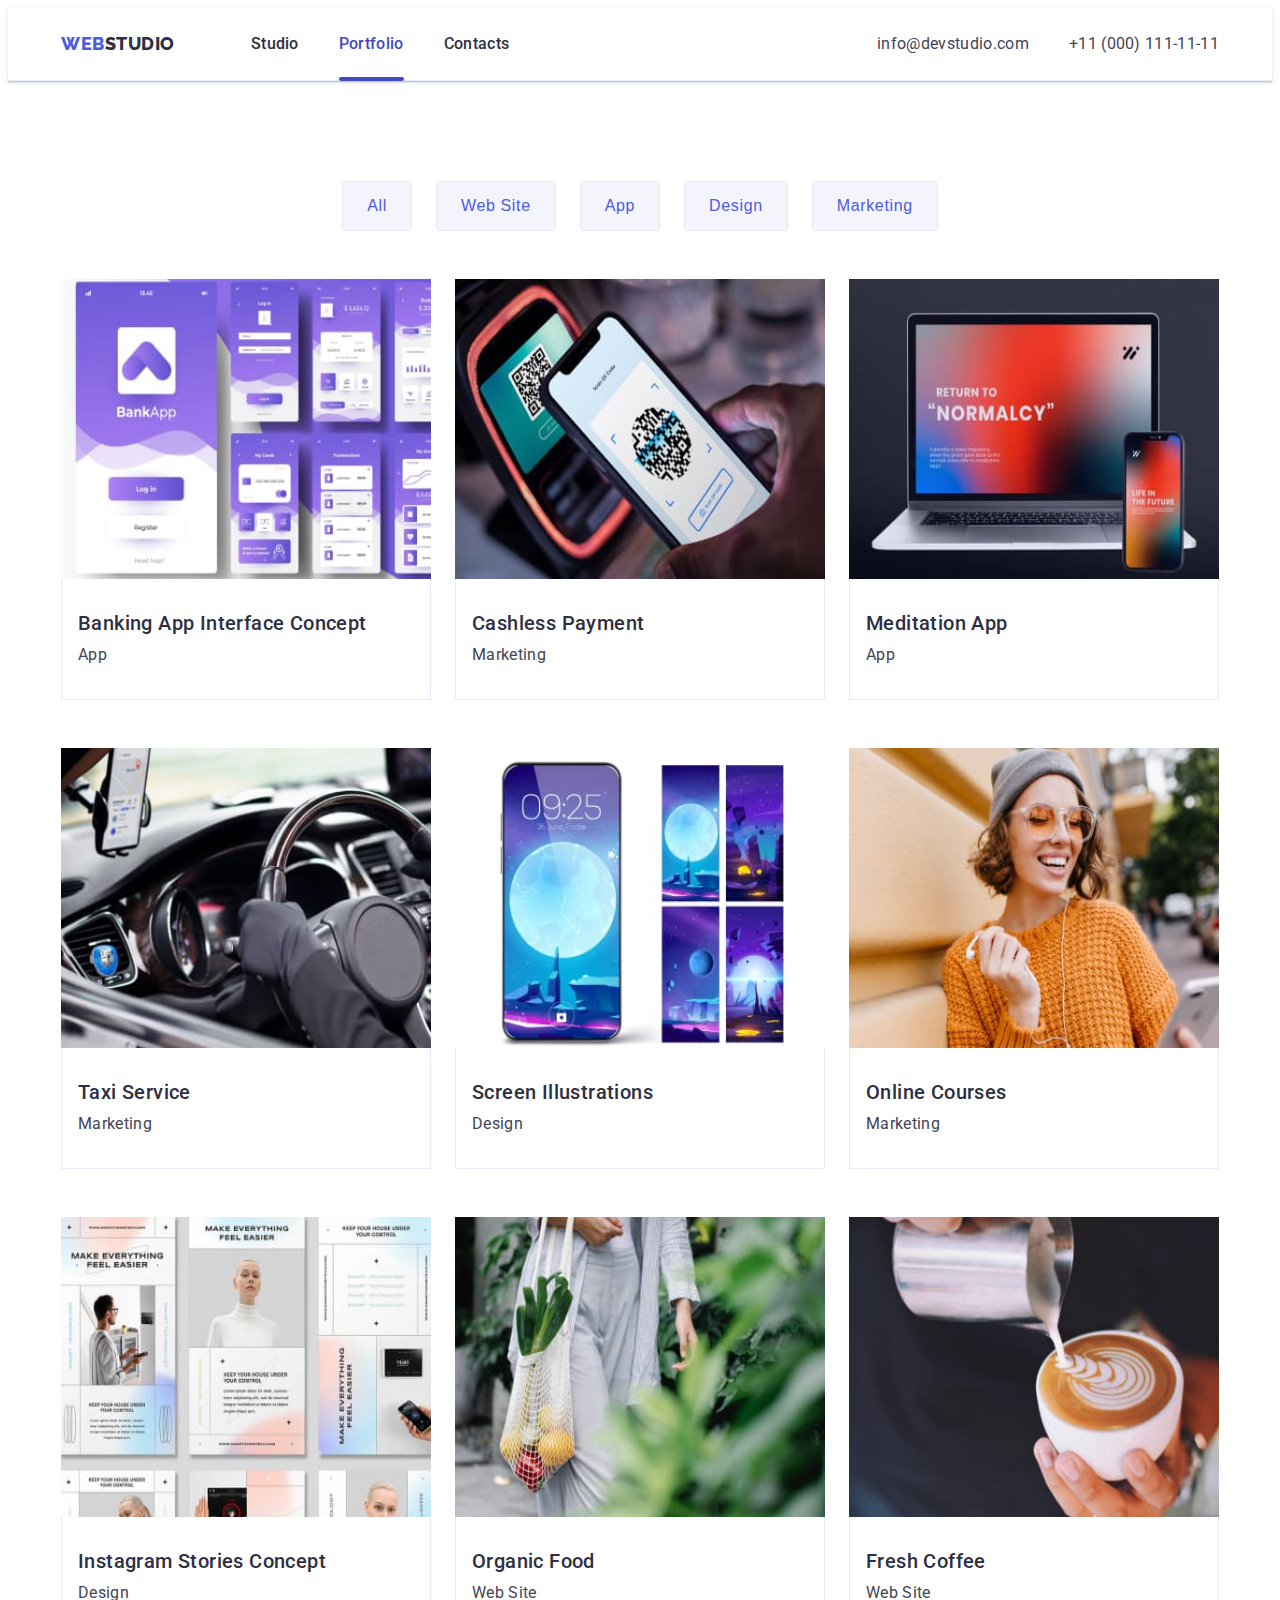
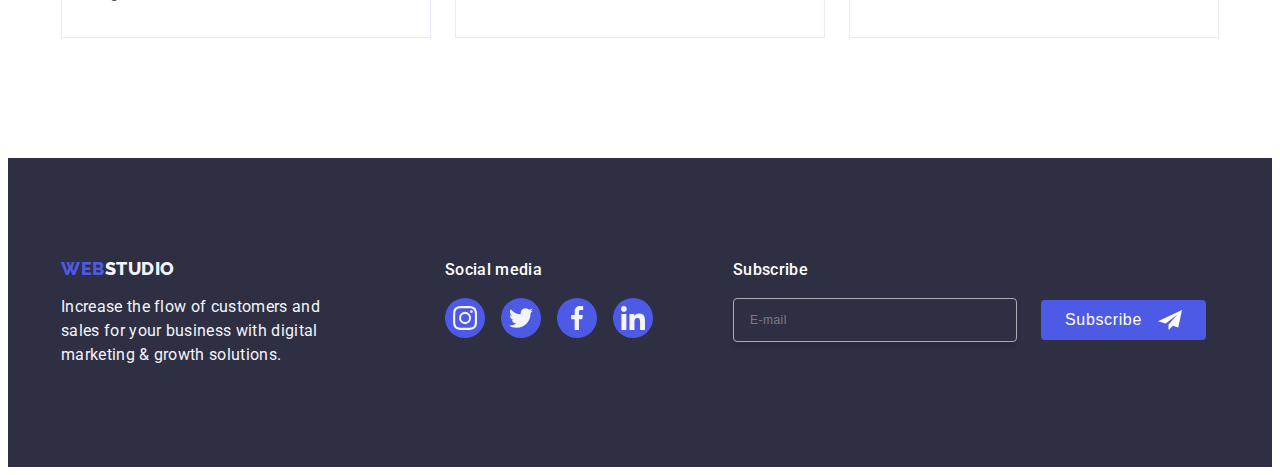
==== portfolio.html @ 259ef533 "hope that is all" ====
<!DOCTYPE html>
<html lang="en">
  <head>
    <meta charset="UTF-8" />
    <meta name="viewport" content="width=device-width, initial-scale=1.0" />
    <title>Document</title>
    <link rel="preconnect" href="https://fonts.googleapis.com" />
    <link rel="preconnect" href="https://fonts.gstatic.com" crossorigin />
    <link
      href="https://fonts.googleapis.com/css2?family=Raleway:wght@800&family=Roboto:wght@400;500;700&display=swap"
      rel="stylesheet"
    />
    <link
      rel="stylesheet"
      href="https://cdnjs.cloudflare.com/ajax/libs/modern-normalize/2.0.0/modern-normalize.min.css"
      integrity="sha512-4xo8blKMVCiXpTaLzQSLSw3KFOVPWhm/TRtuPVc4WG6kUgjH6J03IBuG7JZPkcWMxJ5huwaBpOpnwYElP/m6wg=="
      crossorigin="anonymous"
      referrerpolicy="no-referrer"
    />
    <link rel="stylesheet" href="./css/styles.css" />
  </head>
  <body>
    <!-- header -->
    <header class="header">
      <div class="header-container container">
        <nav class="header-nav">
          <a href="./index.html" class="header-logo logo link"
            >Web<span class="header-studio-color">Studio</span></a
          >
          <ul class="header-nav-list list">
            <li>
              <a href="./index.html" class="header-nav-link text-medium link"
                >Studio</a
              >
            </li>
            <li>
              <a
                href="./portfolio.html"
                class="header-nav-link text-medium link current"
                >Portfolio</a
              >
            </li>
            <li>
              <a href="" class="header-nav-link text-medium link">Contacts</a>
            </li>
          </ul>
        </nav>
        <address class="header-address">
          <ul class="header-address-list list">
            <li class="header-email">
              <a href="mailto:info@devstudio.com" class="header-contact link"
                >info@devstudio.com</a
              >
            </li>
            <li>
              <a href="tel:+110001111111" class="header-contact link"
                >+11 (000) 111-11-11</a
              >
            </li>
          </ul>
        </address>
        <button
          class="menu-toggle js-open-menu"
          aria-expanded="false"
          aria-controls="mobile-menu"
        >
          <svg class="menu-btn-icon" width="32" height="22">
            <use href="./images/icons.svg#icon-menu-hamburger"></use>
          </svg>
        </button>
      </div>
    </header>

    <!-- Main content portfolio -->
    <main>
      <section class="portfolio">
        <div class="portfolio-container container">
          <h1 class="visually-hidden">examples of work</h1>
          <ul class="portfolio-filter list">
            <li>
              <button type="button" class="portfolio-btn portfolio-current-btn">
                All
              </button>
            </li>
            <li>
              <button type="button" class="portfolio-btn">Web Site</button>
            </li>
            <li>
              <button type="button" class="portfolio-btn">App</button>
            </li>
            <li>
              <button type="button" class="portfolio-btn">Design</button>
            </li>
            <li>
              <button type="button" class="portfolio-btn">Marketing</button>
            </li>
          </ul>

          <ul class="portfolio-works list">
            <li class="portfolio-works-list list">
              <a href="" class="portfolio-works-link link">
                <div class="portfolio-works-label">
                  <img
                    src="./images/portfolio1.jpg"
                    alt="App Interface"
                    width="396"
                    height="300"
                  />
                  <p class="portfolio-label-text text">
                    14 Stylish and User-Friendly App Design Concepts · Task
                    Manager App · Calorie Tracker App · Exotic Fruit Ecommerce
                    App · Cloud Storage App
                  </p>
                </div>
                <div class="portfolio-works-card-content">
                  <h2 class="portfolio-works-title secondary-title">
                    Banking App Interface Concept
                  </h2>
                  <p class="text">App</p>
                </div></a
              >
            </li>
            <li class="portfolio-works-list list">
              <a href="" class="portfolio-works-link link">
                <div class="portfolio-works-label">
                  <img
                    src="./images/portfolio2.jpg"
                    alt="scaning qr code"
                    width="396"
                    height="300"
                  />
                  <p class="portfolio-label-text text">
                    14 Stylish and User-Friendly App Design Concepts · Task
                    Manager App · Calorie Tracker App · Exotic Fruit Ecommerce
                    App · Cloud Storage App
                  </p>
                </div>
                <div class="portfolio-works-card-content">
                  <h2 class="portfolio-works-title secondary-title">
                    Cashless Payment
                  </h2>
                  <p class="text">Marketing</p>
                </div></a
              >
            </li>
            <li class="portfolio-works-list list">
              <a href="" class="portfolio-works-link link">
                <div class="portfolio-works-label">
                  <img
                    src="./images/portfolio3.jpg"
                    alt="laptop and smartphone"
                    width="396"
                    height="300"
                  />
                  <p class="portfolio-label-text text">
                    14 Stylish and User-Friendly App Design Concepts · Task
                    Manager App · Calorie Tracker App · Exotic Fruit Ecommerce
                    App · Cloud Storage App
                  </p>
                </div>
                <div class="portfolio-works-card-content">
                  <h2 class="portfolio-works-title secondary-title">
                    Meditation App
                  </h2>
                  <p class="text">App</p>
                </div></a
              >
            </li>
            <li class="portfolio-works-list list">
              <a href="" class="portfolio-works-link link">
                <div class="portfolio-works-label">
                  <img
                    src="./images/portfolio4.jpg"
                    alt="car dashboard"
                    width="396"
                    height="300"
                  />
                  <p class="portfolio-label-text text">
                    14 Stylish and User-Friendly App Design Concepts · Task
                    Manager App · Calorie Tracker App · Exotic Fruit Ecommerce
                    App · Cloud Storage App
                  </p>
                </div>
                <div class="portfolio-works-card-content">
                  <h2 class="portfolio-works-title secondary-title">
                    Taxi Service
                  </h2>
                  <p class="text">Marketing</p>
                </div></a
              >
            </li>
            <li class="portfolio-works-list list">
              <a href="" class="portfolio-works-link link">
                <div class="portfolio-works-label">
                  <img
                    src="./images/portfolio5.jpg"
                    alt="smartphone with different theme"
                    width="396"
                    height="300"
                  />
                  <p class="portfolio-label-text text">
                    14 Stylish and User-Friendly App Design Concepts · Task
                    Manager App · Calorie Tracker App · Exotic Fruit Ecommerce
                    App · Cloud Storage App
                  </p>
                </div>
                <div class="portfolio-works-card-content">
                  <h2 class="portfolio-works-title secondary-title">
                    Screen Illustrations
                  </h2>
                  <p class="text">Design</p>
                </div></a
              >
            </li>
            <li class="portfolio-works-list list">
              <a href="" class="portfolio-works-link link">
                <div class="portfolio-works-label">
                  <img
                    src="./images/portfolio6.jpg"
                    alt="woman in orange sweater"
                    width="396"
                    height="300"
                  />
                  <p class="portfolio-label-text text">
                    14 Stylish and User-Friendly App Design Concepts · Task
                    Manager App · Calorie Tracker App · Exotic Fruit Ecommerce
                    App · Cloud Storage App
                  </p>
                </div>
                <div class="portfolio-works-card-content">
                  <h2 class="portfolio-works-title secondary-title">
                    Online Courses
                  </h2>
                  <p class="text">Marketing</p>
                </div></a
              >
            </li>
            <li class="portfolio-works-list list">
              <a href="" class="portfolio-works-link link">
                <div class="portfolio-works-label">
                  <img
                    src="./images/portfolio7.jpg"
                    alt="Instagram Stories"
                    width="396"
                    height="300"
                  />
                  <p class="portfolio-label-text text">
                    14 Stylish and User-Friendly App Design Concepts · Task
                    Manager App · Calorie Tracker App · Exotic Fruit Ecommerce
                    App · Cloud Storage App
                  </p>
                </div>
                <div class="portfolio-works-card-content">
                  <h2 class="portfolio-works-title secondary-title">
                    Instagram Stories Concept
                  </h2>
                  <p class="text">Design</p>
                </div></a
              >
            </li>
            <li class="portfolio-works-list list">
              <a href="" class="portfolio-works-link link">
                <div class="portfolio-works-label">
                  <img
                    src="./images/portfolio8.jpg"
                    alt="Food"
                    width="396"
                    height="300"
                  />
                  <p class="portfolio-label-text text">
                    14 Stylish and User-Friendly App Design Concepts · Task
                    Manager App · Calorie Tracker App · Exotic Fruit Ecommerce
                    App · Cloud Storage App
                  </p>
                </div>
                <div class="portfolio-works-card-content">
                  <h2 class="portfolio-works-title secondary-title">
                    Organic Food
                  </h2>
                  <p class="text">Web Site</p>
                </div></a
              >
            </li>
            <li class="portfolio-works-list list">
              <a href="" class="portfolio-works-link link">
                <div class="portfolio-works-label">
                  <img
                    src="./images/portfolio9.jpg"
                    alt="cup of camila"
                    width="396"
                    height="300"
                  />
                  <p class="portfolio-label-text text">
                    14 Stylish and User-Friendly App Design Concepts · Task
                    Manager App · Calorie Tracker App · Exotic Fruit Ecommerce
                    App · Cloud Storage App
                  </p>
                </div>
                <div class="portfolio-works-card-content">
                  <h2 class="portfolio-works-title secondary-title">
                    Fresh Coffee
                  </h2>
                  <p class="text">Web Site</p>
                </div></a
              >
            </li>
          </ul>
        </div>
      </section>
    </main>

    <!-- Footer -->
    <footer class="footer">
      <div class="footer-container container">
        <div class="footer-logo-container">
          <a href="./index.html" class="footer-logo logo link"
            >Web<span class="foter-studio">Studio</span></a
          >
          <p class="footer-text text">
            Increase the flow of customers and sales for your business with
            digital marketing &amp; growth solutions.
          </p>
        </div>
        <div class="footer-social-container">
          <p class="footer-social-title text-medium">Social media</p>
          <ul class="footer-social-list list">
            <li class="footer-social-item">
              <a href="" class="footer-social-link link">
                <svg class="footer-social-icon" width="24" height="24">
                  <use href="./images/icons.svg#icon-instagram"></use>
                </svg>
              </a>
            </li>
            <li class="footer-social-item">
              <a href="" class="footer-social-link link">
                <svg class="footer-social-icon" width="24" height="24">
                  <use href="./images/icons.svg#icon-twitter"></use>
                </svg>
              </a>
            </li>
            <li class="footer-social-item">
              <a href="" class="footer-social-link link">
                <svg class="footer-social-icon" width="24" height="24">
                  <use href="./images/icons.svg#icon-facebook"></use>
                </svg>
              </a>
            </li>
            <li class="footer-social-item">
              <a href="" class="footer-social-link link">
                <svg class="footer-social-icon" width="24" height="24">
                  <use href="./images/icons.svg#icon-linkedin"></use>
                </svg>
              </a>
            </li>
          </ul>
        </div>
        <div class="footer-form-container">
          <p class="footer-form-text text-medium">Subscribe</p>
          <form class="footer-form">
            <label class="footer-form-label">
              <input
                class="footer-form-input text-small"
                type="email"
                name="email"
                placeholder="E-mail"
              />
            </label>
            <button class="footer-form-btn" type="submit">
              Subscribe
              <svg class="footer-form-icon" width="24" height="24">
                <use href="./images/icons.svg#icon-subscribe"></use>
              </svg>
            </button>
          </form>
        </div>
      </div>
    </footer>

    <!-- Mobile Menu -->
    <div class="menu-container js-menu-container" id="mobile-menu">
      <button tupe="button" class="menu-close-toggle js-close-menu">
        <svg class="menu-icon-close" width="8" height="8">
          <use href="./images/icons.svg#icon-close"></use>
        </svg>
      </button>

      <ul class="header-nav-list-mobile list">
        <li class="header-nav-item-mobile">
          <a href="./index.html" class="header-nav-link-mobile link">Studio</a>
        </li>
        <li class="header-nav-item-mobile">
          <a href="./portfolio.html" class="header-nav-link-mobile link current"
            >Portfolio</a
          >
        </li>
        <li class="header-nav-item-mobile">
          <a href="" class="header-nav-link-mobile last link">Contacts</a>
        </li>
      </ul>
      <address class="header-address-list-mobile">
        <ul class="header-nav-list-mobile list">
          <li>
            <a
              href="tel:+110001111111"
              class="header-contact-mobile phone text link"
              >+11 (000) 111-11-11</a
            >
          </li>
          <li class="header-contact-mobile-mail">
            <a
              href="mailto:info@devstudio.com"
              class="header-contact-mobile mail text link"
              >info@devstudio.com</a
            >
          </li>
        </ul>
      </address>
      <div class="team-card-content">
        <ul class="team-card-list mobile list">
          <li class="team-card-item">
            <a href="" class="team-card-social-link">
              <svg class="team-card-icon" width="16" height="16">
                <use href="./images/icons.svg#icon-instagram"></use>
              </svg>
            </a>
          </li>
          <li class="team-card-item">
            <a href="" class="team-card-social-link">
              <svg class="team-card-icon" width="16" height="16">
                <use href="./images/icons.svg#icon-twitter"></use>
              </svg>
            </a>
          </li>
          <li class="team-card-item">
            <a href="" class="team-card-social-link">
              <svg class="team-card-icon" width="16" height="16">
                <use href="./images/icons.svg#icon-facebook"></use>
              </svg>
            </a>
          </li>
          <li class="team-card-item">
            <a href="" class="team-card-social-link">
              <svg class="team-card-icon" width="16" height="16">
                <use href="./images/icons.svg#icon-linkedin"></use>
              </svg>
            </a>
          </li>
        </ul>
      </div>
    </div>

    <script defer src="js/mobile-menu.js"></script>
  </body>
</html>
---- css/styles.css ----
:root {
  --main-text-color: #434455;
  --main-title-color: #2e2f42;
  --main-background-color: #ffffff;
  --secondary-background-color: #f4f4fd;
  --logo-color: #4d5ae5;
  --hover-link: #404bbf;
  --CORNFLOWER: #e7e9fc;
  --LIGHT-SLATE: #8e8f99;
  --DAIRY: #fcfcfc;
  --footer-green: #31d0aa;

  --delay: 250ms;
  --delay-style: cubic-bezier(0.4, 0, 0.2, 1);
}
body {
  font-family: "Roboto", sans-serif;
  color: var(--main-text-color);
  background-color: var(--main-background-color);
}

/* =================================Reset====================== */

h1,
h2,
h3,
h4,
h5,
h6,
p {
  margin: 0;
}
ul {
  margin: 0;
  padding-left: 0;
}
img {
  display: block;
  max-width: 100%;
}
button {
  cursor: pointer;
  font-size: 16px;
  font-weight: 500;
  letter-spacing: 0.64px;
  line-height: 1.5;
}
::-webkit-scrollbar {
  width: 0px;
  background: rgba(255, 255, 255, 0);
}
/* =================================/Reset====================== */

/* mobile menu */

/* =============================Common==================== */
.list {
  list-style: none;
  display: flex;
}
.link {
  text-decoration: none;
}
.visually-hidden {
  position: absolute;
  width: 1px;
  height: 1px;
  margin: -1px;
  border: 0;
  padding: 0;
  white-space: nowrap;
  clip-path: inset(100%);
  clip: rect(0 0 0 0);
  overflow: hidden;
}

.container {
  max-width: 428px;
  padding: 0 16px;
  margin: 0 auto;
}
@media (min-width: 768px) {
  .container {
    max-width: 768px;
    padding: 0 16px;
  }
}
@media (min-width: 1158px) {
  .container {
    max-width: 1158px;
    padding: 0 15px;
  }
}
.main-title {
  color: var(--main-title-color);
  text-align: center;
  font-size: 36px;
  font-weight: 700;
  line-height: 1.11;
  letter-spacing: 0.72px;
  text-transform: capitalize;
}

.secondary-title {
  color: var(--main-title-color);
  font-size: 20px;
  font-weight: 500;
  line-height: 1.2;
  letter-spacing: 0.4px;
}
.text-small {
  font-size: 12px;
  font-weight: 400;
  line-height: 1.17;
  letter-spacing: 0.48px;
}
.text {
  color: var(--main-text-color);
  font-size: 16px;
  font-weight: 400;
  line-height: 1.5;
  letter-spacing: 0.32px;
}
.text-medium {
  font-weight: 500;
  font-size: 16px;
  line-height: 1.5;
  letter-spacing: 0.32px;
}
.logo {
  color: var(--logo-color);
  font-family: "Raleway", sans-serif;
  font-size: 18px;
  font-weight: 800;
  line-height: 1.17;
  letter-spacing: 0.54px;
  text-transform: uppercase;
}
/* =============================/Common==================== */

/* =============================Header==================== */
.header {
  border-bottom: 1px solid var(--CORNFLOWER);
  box-shadow: 0px 2px 1px rgba(46, 47, 66, 0.08),
    0px 1px 1px rgba(46, 47, 66, 0.16), 0px 1px 6px rgba(46, 47, 66, 0.08);
}
.header-container {
  display: flex;
  justify-content: space-between;
}

.menu-toggle {
  min-height: 72px;
  min-width: 32px;
  display: flex;
  align-items: center;
  justify-content: center;
  margin: 0;
  padding: 0;
  background-color: transparent;
  cursor: pointer;
  border: none;
  outline: none;
}
.menu-btn-icon {
  stroke: var(--main-title-color);
}

.menu-toggle:hover,
.menu-toggle:focus {
  background-color: rgba(0, 0, 0, 0.1);
}

.menu-container {
  position: fixed;
  top: 0;
  left: 0;
  width: 100vw;
  height: 100vh;
  padding: 80px 35px 40px 40px;
  background-color: var(--main-background-color);
  z-index: 999;

  transform: translateX(100%);
  transition: transform 250ms ease-in-out;
}

.menu-container.is-open {
  transform: translateX(0);
}

.menu-close-toggle {
  position: absolute;
  top: 24px;
  right: 24px;
  border-radius: 50%;
  width: 24px;
  height: 24px;
  display: flex;
  justify-content: center;
  align-items: center;
  border: 1px solid rgba(0, 0, 0, 0.1);
  background-color: transparent;
}
.header-nav {
  display: flex;
  align-items: center;
}
.header-nav-link-mobile,
.header-nav-list-mobile {
  display: block;
  font-size: 36px;
  font-weight: 700;
  line-height: 1.11;
  letter-spacing: 0.72px;
  color: var(--main-title-color);
}
.current {
  color: var(--hover-link);
}
.header-nav-link-mobile {
  display: block;
  margin-bottom: 40px;
}
.header-nav-link-mobile.last {
  margin-bottom: 284px;
}

.header-contact-mobile.phone {
  color: var(--logo-color);
  font-size: 36px;
  font-style: normal;
  font-weight: 700;
  line-height: 1.11; /* 111.111% */
  letter-spacing: 0.72px;
  display: block;
  margin-bottom: 40px;
}
.header-contact-mobile-mail,
.header-contact-mobile.mail {
  font-size: 20px;
  font-style: normal;
  font-weight: 500;
  line-height: 1.2; /* 120% */
  letter-spacing: 0.4px;
  margin-bottom: 48px;
}
.team-card-list.mobile {
  justify-content: start;
  gap: 56px;
}
.header-logo {
  margin-right: 76px;
}

.header-studio-color {
  color: var(--main-title-color);
}
.header-nav-list {
  display: none;
}
.header-address {
  display: none;
}

@media (min-width: 768px) {
  .menu-container,
  .menu-toggle {
    display: none;
  }
  .header-nav-list {
    display: flex;
    gap: 40px;
  }
  .header-nav-link {
    color: var(--main-title-color);
    display: block;
    padding: 24px 0;
    position: relative;
    transition: color var(--delay) var(--delay-style);
  }
  .header-nav-link:hover,
  .header-nav-link:focus {
    color: var(--hover-link);
  }

  .current {
    color: var(--hover-link);
  }
  .current::after {
    content: "";
    width: 100%;
    position: absolute;
    left: 0;
    bottom: -1px;
    height: 4px;
    background-color: var(--hover-link);
    border-radius: 2px;
  }
  .header-address {
    display: block;
  }
  .header-address-list,
  .header-contact {
    display: block;
    font-size: 12px;
    font-weight: 400;
    line-height: 1.17;
    letter-spacing: 0.48px;
  }
  .header-address-list {
    padding: 16px 0;
  }
  .header-contact {
    font-style: normal;
    color: var(--main-text-color);
    transition: color var(--delay) var(--delay-style);
  }
  .header-email {
    margin-bottom: 12px;
  }
  .header-contact:hover,
  .header-contact:focus {
    color: var(--hover-link);
  }
}
@media (min-width: 1158px) {
  .header-address-list {
    display: flex;
    flex-direction: row;
    gap: 40px;
  }
  .header-address-list,
  .header-contact {
    padding: 0;
    font-size: 16px;
    font-weight: 400;
    line-height: 1.5;
    letter-spacing: 0.32px;
  }
  .header-email {
    margin-bottom: 0;
  }
  .header-contact {
    display: block;
    padding: 24px 0;
  }
}
/* ===========================/Header================== */

/* ============================Hero==================== */
.hero {
  width: 428px;
  padding: 112px 54px;
  margin: 0 auto;
  background-image: linear-gradient(
      rgba(46, 47, 66, 0.7),
      rgba(46, 47, 66, 0.7)
    ),
    url("../images/people-office.jpg");
  background-repeat: no-repeat;
  background-position: center;
  background-size: cover;
}
.hero-container {
  padding: 0;
  display: flex;
  flex-direction: column;
  gap: 72px;
  align-items: center;
}
.hero-title {
  color: var(--main-background-color);
  text-align: center;
  font-size: 36px;
  font-weight: 700;
  line-height: 1.11;
  letter-spacing: 0.72px;
  text-transform: capitalize;
  max-width: 320px;
}

.hero-button {
  color: var(--main-background-color);

  background-color: var(--logo-color);
  min-width: 169px;
  height: 56px;
  border: none;

  border-radius: 4px;
  transition: background-color var(--delay) var(--delay-style);
}

@media (min-width: 768px) {
  .hero {
    width: 768px;
    padding-left: 136px;
    padding-right: 136px;
  }
  .hero-container {
    gap: 36px;
  }
  .hero-title {
    font-size: 56px;
    font-weight: 700;
    line-height: 1.07;
    letter-spacing: 1.12px;
    max-width: 496px;
  }
}
@media (min-width: 1158px) {
  .hero {
    width: 1440px;
    padding: 188px 472px;
  }
  .hero-container {
    gap: 36px;
  }
  .hero-button:hover,
  .hero-button:focus {
    background-color: var(--hover-link);
    box-shadow: 0px 4px 4px 0px rgba(0, 0, 0, 0.15);
  }
}

/* ============================/Hero============================= */

/* ============================Section 1 About=========================== */
.about-container {
  padding-top: 96px;
  padding-bottom: 96px;
}
.about-list {
  flex-wrap: wrap;
  gap: 72px 24px;
}
.about-card {
  width: 100%;
}
.about-icon-card {
  display: none;
}
.about-secondary-title {
  text-align: center;
  font-size: 36px;
  font-weight: 700;
  line-height: 1.11;
  letter-spacing: 0.72px;
  margin-bottom: 8px;
}
@media (min-width: 768px) {
  .about-secondary-title {
    text-align: start;
  }
  .about-card {
    width: calc((100% - 24px) / 2);
  }
}
@media (min-width: 1158px) {
  .about-card {
    width: calc((100% - 24px * 3) / 4);
  }
  .about-secondary-title {
    font-size: 20px;
    font-weight: 500;
    line-height: 1.2;
    letter-spacing: 0.4px;
  }
  .about-icon-card {
    display: flex;
    align-items: center;
    justify-content: center;
    height: 112px;
    background-color: var(--secondary-background-color);
    border-radius: 4px;
    margin-bottom: 8px;
  }
  .about-card .text-medium {
    font-weight: 400;
  }
}
/* ===============================/Section 1 About======================= */

/* ===============================Section 2 Doing======================== */
.doing {
  display: none;
}
@media (min-width: 1158px) {
  .doing {
    display: block;
  }
  .doing-container {
    padding-bottom: 120px;
  }
  .doing-main-title {
    margin-bottom: 72px;
  }
  .doing-list {
    gap: 24px;
  }
  .doing-card {
    width: calc((100% - 48px) / 3);
  }
}
/* ===================================/Section 2 Doing======================== */

/* ===================================Section 3 Team========================= */
.team {
  background-color: var(--secondary-background-color);
}
.team-container {
  padding: 96px 82px;
}
.team-main-title {
  margin-bottom: 72px;
}
.team-list {
  flex-wrap: wrap;
  gap: 72px;
}
.team-element {
  background-color: var(--main-background-color);
  width: 100%;
  border-radius: 0px 0px 4px 4px;
  box-shadow: 0px 1px 6px rgba(46, 47, 66, 0.08),
    0px 1px 1px rgba(46, 47, 66, 0.16), 0px 2px 1px rgba(46, 47, 66, 0.08);
}
.team-card-content {
  padding: 32px 0;
}
.team-secondary-title {
  text-align: center;
  margin-bottom: 8px;
}

.team-card-text {
  text-align: center;
  margin-bottom: 8px;
}
.team-card-list {
  display: flex;
  justify-content: center;
  gap: 24px;
}
.team-card-item {
  width: 40px;
  height: 40px;
}
.team-card-social-link {
  height: 100%;
  width: 100%;
  background-color: var(--logo-color);
  border-radius: 50%;
  display: flex;
  justify-content: center;
  align-items: center;
  transition: background-color var(--delay) var(--delay-style);
}

.team-card-icon {
  fill: var(--secondary-background-color);
}
@media (min-width: 768px) {
  .team-container {
    padding: 96px 108px;
  }
  .team-list {
    gap: 64px 24px;
  }
  .team-element {
    width: calc((100% - 24px) / 2);
  }
}
@media (min-width: 1158px) {
  .team-container {
    padding: 120px 15px;
  }
  .team-element {
    width: calc((100% - 24px * 3) / 4);
  }
  .team-card-social-link:hover,
  .team-card-social-link:focus {
    background-color: var(--hover-link);
  }
}

/* ==================================/Section 3 Team==================== */

/* ==================================Section 4 Customers ==================== */
.customers-container {
  padding-bottom: 96px;
  padding-top: 96px;
}
.customers-main-title {
  margin-bottom: 72px;
}
.customers-list {
  flex-wrap: wrap;
  gap: 72px 16px;
}
.customers-item {
  width: calc((100% - 16px) / 2);
  height: 88px;
}
.customers-link {
  width: 100%;
  height: 100%;
  border: 1px solid var(--LIGHT-SLATE);
  border-radius: 4px;
  display: flex;
  align-items: center;
  justify-content: center;
  color: var(--LIGHT-SLATE);
  transition: border-color var(--delay) var(--delay-style),
    color var(--delay) var(--delay-style);
}

.customers-icon {
  fill: currentColor;
}
@media (min-width: 768px) {
  .customers-container {
    padding: 96px 108px;
  }
  .customers-list {
    gap: 72px 24px;
  }
  .customers-item {
    width: calc((100% - 24px * 2) / 3);
  }
}
@media (min-width: 1158px) {
  .customers-container {
    padding: 120px 15px;
  }
  .customers-list {
    gap: 24px;
  }
  .customers-item {
    width: calc((100% - 120px) / 6);
    height: 88px;
  }
  .customers-link:hover,
  .customers-link:focus {
    color: var(--hover-link);
    border-color: var(--hover-link);
  }
}
/* ==================================/Section 4 Customers ==================== */

/* ====================================Footer========================= */

.footer {
  background-color: var(--main-title-color);
}
.footer-container {
  padding: 96px 16px;
  display: flex;
  flex-direction: column;
  align-items: center;
  justify-content: center;
  gap: 72px;
}
.footer-logo {
  margin-bottom: 16px;
}
.foter-studio {
  color: var(--secondary-background-color);
}

.footer-text {
  color: var(--secondary-background-color);
  width: 268px;
}
.footer-social-title {
  color: var(--main-background-color);
  margin-bottom: 16px;
}

.footer-social-list {
  gap: 16px;
}
.footer-social-item {
  height: 40px;
  width: 40px;
}

.footer-social-link {
  width: 100%;
  height: 100%;
  background-color: var(--logo-color);
  border-radius: 50%;
  display: flex;
  align-items: center;
  justify-content: center;
  transition: background-color var(--delay) var(--delay-style);
}

.footer-social-icon {
  fill: var(--secondary-background-color);
}
.footer-logo,
.footer-social-title,
.footer-form-text {
  display: inline-flex;
  width: 100%;
  justify-content: center;
}
.footer-form-text {
  color: var(--main-background-color);
  margin-bottom: 16px;
}

.footer-form {
  display: flex;
  flex-direction: column;
  align-items: center;
  gap: 16px;
}
.footer-form-input {
  background-color: transparent;
  line-height: 2;

  padding-left: 16px;

  width: 398px;
  height: 40px;
  border: 1px solid var(--main-background-color);
  color: var(--main-background-color);
  box-shadow: 0px 4px 4px 0px rgba(0, 0, 0, 0.15);
  border-radius: 4px;
  opacity: 0.6;
}
.footer-form-input::placeholder {
  color: var(--main-background-color);
  opacity: 0.6;
}
.footer-form-btn {
  width: 165px;
  height: 40px;
  display: flex;
  justify-content: center;
  align-items: center;

  color: var(--main-background-color);
  background-color: var(--logo-color);
  border: none;
  border-radius: 4px;
}
.footer-form-icon {
  margin-left: 16px;
  fill: currentColor;
}
@media (min-width: 768px) {
  .footer-logo-container,
  .footer-form-input {
    width: 264px;
  }
  .footer-social-container {
    width: 208px;
  }
  .footer-container {
    padding: 96px 164px 96px 108px;
    flex-direction: row;
    flex-wrap: wrap;
    justify-content: start;
    align-items: start;
    gap: 72px 24px;
  }

  .footer-logo,
  .footer-social-title,
  .footer-form-text {
    display: block;
  }
  .footer-form {
    flex-direction: row;
    gap: 24px;
  }
}

@media (min-width: 1158px) {
  .footer-container {
    padding: 100px 15px;
    gap: 80px;
  }
  .footer-logo-container {
    margin-right: 40px;
  }

  .footer-social-link:hover,
  .footer-social-link:focus {
    background-color: var(--footer-green);
  }
}
/* ========================================/Footer============================ */

/* ========================================Page 2 portfolio============================== */
.portfolio-container {
  padding-top: 48px;
  padding-bottom: 48px;
}
.portfolio-filter {
  width: 270px;
  display: flex;
  flex-wrap: wrap;
  gap: 16px 24px;
  margin-bottom: 48px;
}
.portfolio-btn {
  padding: 8px 16px;
  text-align: center;
  border-radius: 4px;
  color: var(--logo-color);
  border: 1px solid var(--CORNFLOWER);
  background-color: var(--secondary-background-color);
}
@media (max-width: 1158px) {
  .portfolio-current-btn {
    background-color: var(--hover-link);
    color: var(--main-background-color);
  }
}
.portfolio-works {
  display: flex;
  flex-wrap: wrap;
  gap: 48px 24px;
}

.portfolio-works-link {
  display: block;
}

.portfolio-label-text {
  display: none;
}
.portfolio-works-card-content {
  padding: 32px 16px;
  border: 1px solid var(--CORNFLOWER);
  border-top: none;
}
.portfolio-works-title {
  margin-bottom: 8px;
}
@media (min-width: 768px) {
  .portfolio-container {
    padding-top: 64px;
    padding-bottom: 96px;
  }
  .portfolio-works-list {
    width: calc((100% - 24px) / 2);
  }
  .portfolio-filter {
    width: 100%;
    justify-content: center;
  }
  .portfolio-btn {
    padding: 12px 24px;
  }
}
@media (min-width: 1158px) {
  .portfolio-container {
    padding-top: 100px;
    padding-bottom: 120px;
  }
  .portfolio-btn {
    transition: color var(--delay) var(--delay-style),
      background-color var(--delay) var(--delay-style),
      border-color var(--delay) var(--delay-style),
      box-shadow var(--delay) var(--delay-style);
  }
  .portfolio-btn:hover,
  .portfolio-btn:focus {
    color: var(--main-background-color);
    background-color: #404bbf;
    border: 1px solid transparent;
    box-shadow: 0px 3px 1px rgba(0, 0, 0, 0.1), 0px 2px 1px rgba(0, 0, 0, 0.08),
      0px 2px 2px rgba(0, 0, 0, 0.12);
  }
  .portfolio-works-list {
    width: calc((100% - 48px) / 3);
  }
  .portfolio-works-label {
    position: relative;
    overflow: hidden;
  }
  .portfolio-works-link {
    transition: box-shadow var(--delay) var(--delay-style);
  }
  .portfolio-works-link:hover,
  .portfolio-works-link:focus {
    box-shadow: 0px 1px 6px rgba(46, 47, 66, 0.08),
      0px 1px 1px rgba(46, 47, 66, 0.16), 0px 2px 1px rgba(46, 47, 66, 0.08);
  }
  .portfolio-label-text {
    display: block;
    padding: 40px 32px;
    background-color: var(--logo-color);
    color: var(--secondary-background-color);
    position: absolute;
    top: 0;
    height: 100%;
    width: 100%;
    transform: translateY(100%);
    transition: transform var(--delay) var(--delay-style);
  }
  .portfolio-works-link:hover .portfolio-label-text,
  .portfolio-works-link:focus .portfolio-label-text {
    transform: translateX(0%);
  }
}
/* ========================================/Page 2 portfolio============================== */

/* =========================================Modal Window================================== */
.backdrop {
  position: fixed;
  top: 0;
  left: 0;
  width: 100%;
  height: 100%;
  background-color: rgba(46, 47, 66, 0.4);
  transition: opacity var(--delay) var(--delay-style),
    visibility var(--delay) var(--delay-style);
}
.is-hidden {
  opacity: 0;
  visibility: hidden;
  pointer-events: none;
}
.modal-window {
  position: absolute;
  padding: 72px 24px 24px 24px;
  top: 50%;
  left: 50%;
  transform: translate(-50%, -50%) scale(1);
  width: 408px;
  min-height: 584px;
  background-color: #fcfcfc;
  box-shadow: 0px 1px 1px rgba(0, 0, 0, 0.14), 0px 1px 3px rgba(0, 0, 0, 0.12),
    0px 2px 1px rgba(0, 0, 0, 0.2);
  border-radius: 4px;
  transition: transform var(--delay) var(--delay-style);
}
.modal-button-close {
  position: absolute;
  top: 24px;
  right: 24px;
  width: 24px;
  height: 24px;
  border-radius: 50%;
  display: flex;
  align-items: center;
  justify-content: center;
  background-color: var(--CORNFLOWER);
  border: 1px solid rgba(0, 0, 0, 0.1);
  padding: 0;
  transition: background-color var(--delay) var(--delay-style),
    border var(--delay) var(--delay-style);
}
.modal-button-close:hover,
.modal-button-close:focus {
  background-color: var(--hover-link);
  border: none;
}
.modal-button-close-icon {
  transition: fill var(--delay) var(--delay-style);
}
.modal-button-close:hover > .modal-button-close-icon,
.modal-button-close:focus > .modal-button-close-icon {
  fill: var(--main-background-color);
}
.modal-title {
  color: var(--main-title-color);

  text-align: center;
  margin-bottom: 16px;
}
.modal-form-container {
  margin-bottom: 8px;
}
.modal-form-last-container {
  margin-bottom: 16px;
}
.modal-label {
  display: block;
  color: var(--LIGHT-SLATE);
  margin-bottom: 4px;
}
.modal-input-container {
  position: relative;
}
.modal-input {
  width: 100%;
  height: 40px;
  border: 1px solid rgba(46, 47, 66, 0.4);
  border-radius: 4px;
  background-color: transparent;
  padding-left: 38px;
  outline: transparent;
  transition: border-color var(--delay) var(--delay-style);
}
.modal-icon {
  position: absolute;
  left: 16px;
  top: 50%;
  transform: translateY(-50%);
  transition: fill var(--delay) var(--delay-style);
}

.modal-input-container:focus-within .modal-icon {
  fill: var(--logo-color);
}
.modal-input-container:focus-within .modal-input {
  border-color: var(--logo-color);
}
.modal-textarea {
  width: 100%;
  height: 120px;
  color: rgba(46, 47, 66, 0.4);
  border: 1px solid rgba(46, 47, 66, 0.4);
  border-radius: 4px;
  background-color: transparent;
  padding: 8px 16px;
  outline: transparent;
  resize: none;
  transition: border-color var(--delay) var(--delay-style);
}

.modal-form-last-container:focus-within .modal-textarea {
  border-color: var(--logo-color);
}
.modal-form-check-container {
  margin-bottom: 24px;
}
.form-span {
  display: inline-flex;
  width: 16px;
  height: 16px;
  border: 1px solid rgba(46, 47, 66, 0.4);
  border-radius: 2px;
  transition: background-color var(--delay) var(--delay-style),
    border var(--delay) var(--delay-style), fill var(--delay) var(--delay-style);
  align-items: center;
  justify-content: center;
  fill: transparent;
}
.check:checked + .modal-label > .form-span {
  background-color: var(--hover-link);
  fill: var(--secondary-background-color);
  border: none;
}
.modal-link {
  color: var(--logo-color);
}

.modal-form-btn {
  display: block;
  margin: 0 auto;

  height: 56px;
  min-width: 169px;

  color: var(--main-background-color);
  background-color: var(--logo-color);
  border: none;
  border-radius: 4px;
  transition: background-color var(--delay) var(--delay-style);
}
/* =========================================/Modal Window================================== */
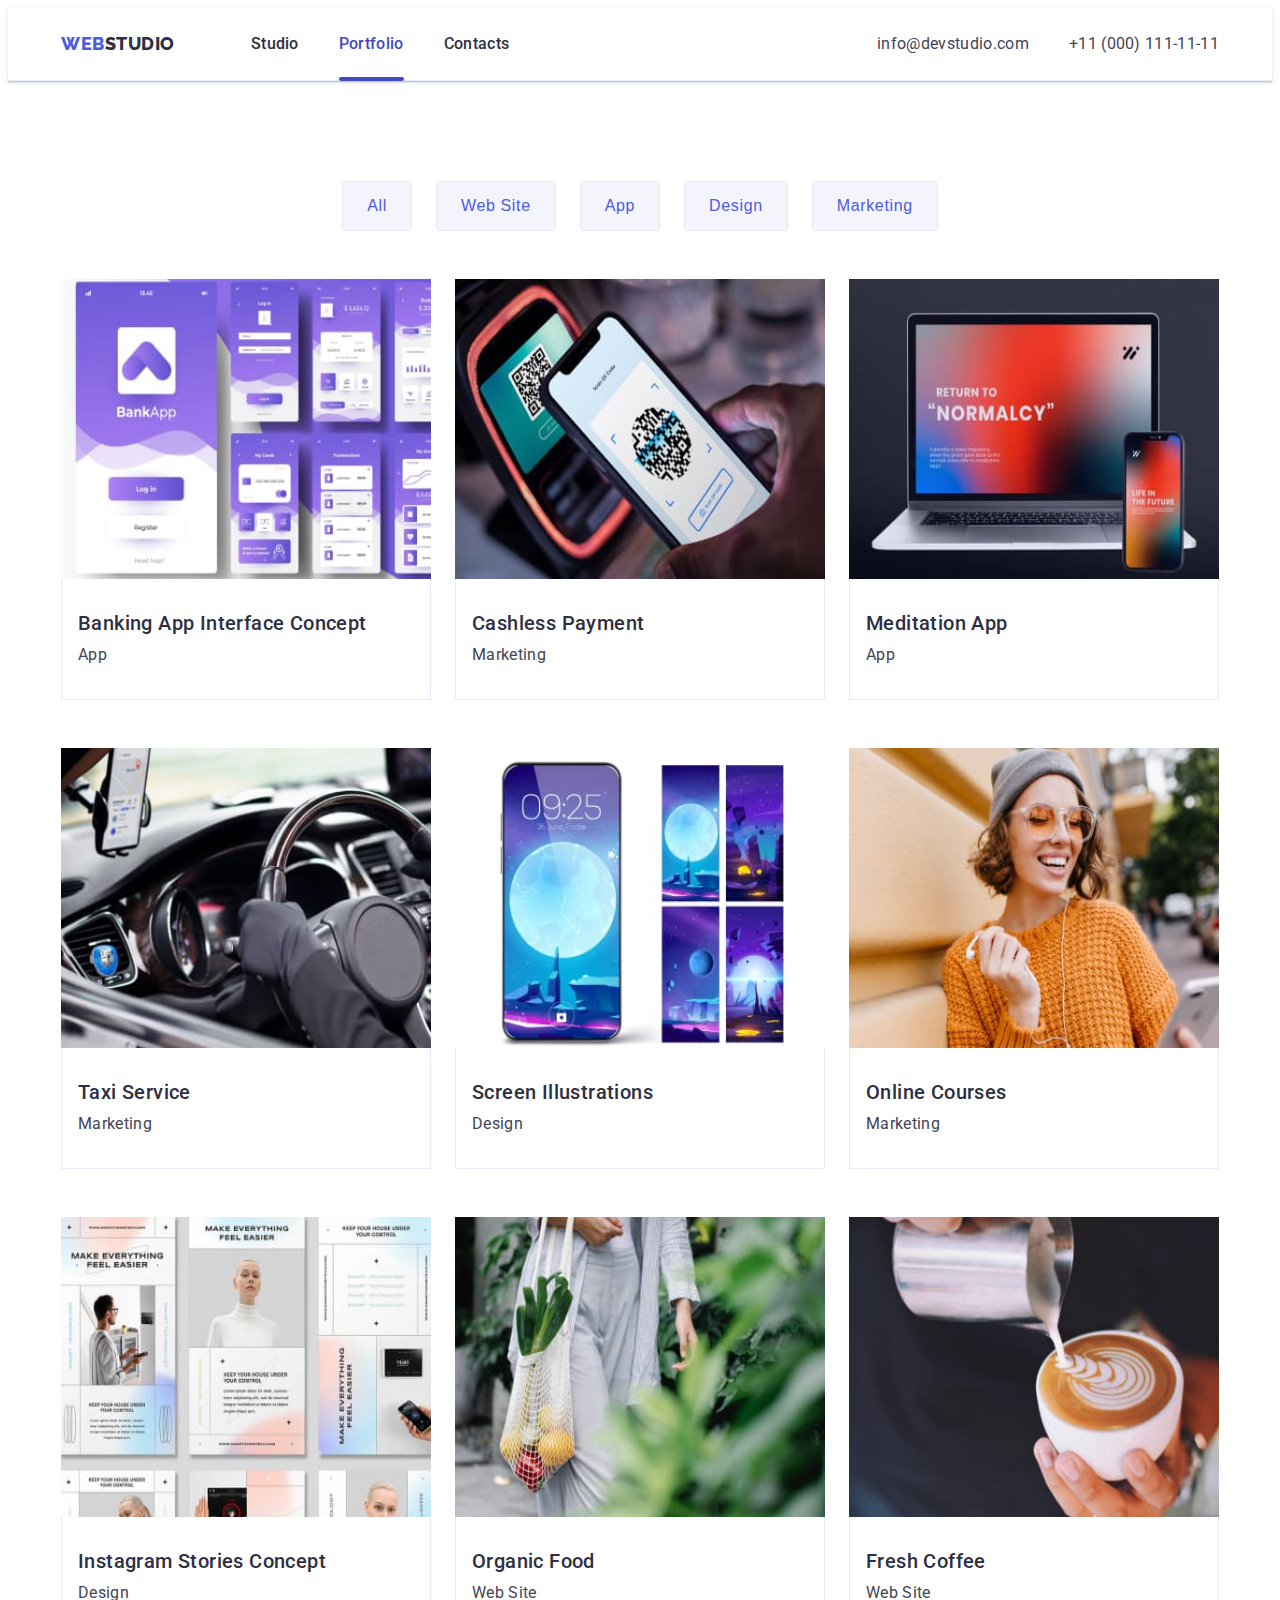
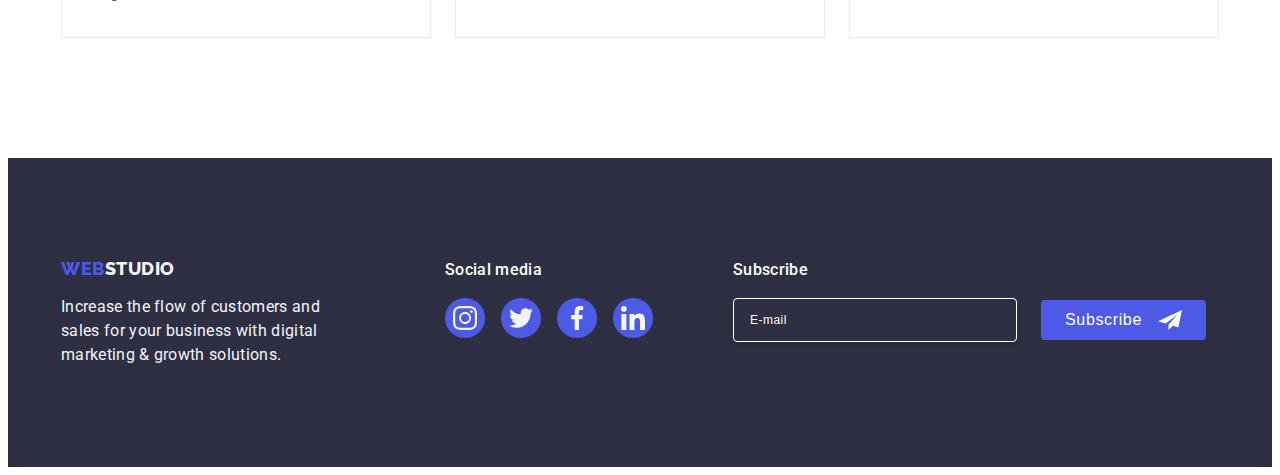
==== commit 7230fc15: "viewport + opacity" ====
--- a/portfolio.html
+++ b/portfolio.html
@@ -2,7 +2,7 @@
 <html lang="en">
   <head>
     <meta charset="UTF-8" />
-    <meta name="viewport" content="width=device-width, initial-scale=1.0" />
+    <meta name="viewport" content="width=320, initial-scale=1.0" />
     <title>Document</title>
     <link rel="preconnect" href="https://fonts.googleapis.com" />
     <link rel="preconnect" href="https://fonts.gstatic.com" crossorigin />
@@ -378,7 +378,7 @@
 
     <!-- Mobile Menu -->
     <div class="menu-container js-menu-container" id="mobile-menu">
-      <button tupe="button" class="menu-close-toggle js-close-menu">
+      <button type="button" class="menu-close-toggle js-close-menu">
         <svg class="menu-icon-close" width="8" height="8">
           <use href="./images/icons.svg#icon-close"></use>
         </svg>
--- a/css/styles.css
+++ b/css/styles.css
@@ -45,10 +45,6 @@
   letter-spacing: 0.64px;
   line-height: 1.5;
 }
-::-webkit-scrollbar {
-  width: 0px;
-  background: rgba(255, 255, 255, 0);
-}
 /* =================================/Reset====================== */
 
 /* mobile menu */
@@ -79,13 +75,13 @@
   padding: 0 16px;
   margin: 0 auto;
 }
-@media (min-width: 768px) {
+@media screen and (min-width: 768px) {
   .container {
     max-width: 768px;
     padding: 0 16px;
   }
 }
-@media (min-width: 1158px) {
+@media screen and (min-width: 1158px) {
   .container {
     max-width: 1158px;
     padding: 0 15px;
@@ -263,7 +259,7 @@
   display: none;
 }
 
-@media (min-width: 768px) {
+@media screen and (min-width: 768px) {
   .menu-container,
   .menu-toggle {
     display: none;
@@ -324,7 +320,7 @@
     color: var(--hover-link);
   }
 }
-@media (min-width: 1158px) {
+@media screen and (min-width: 1158px) {
   .header-address-list {
     display: flex;
     flex-direction: row;
@@ -392,7 +388,7 @@
   transition: background-color var(--delay) var(--delay-style);
 }
 
-@media (min-width: 768px) {
+@media screen and (min-width: 768px) {
   .hero {
     width: 768px;
     padding-left: 136px;
@@ -409,7 +405,7 @@
     max-width: 496px;
   }
 }
-@media (min-width: 1158px) {
+@media screen and (min-width: 1158px) {
   .hero {
     width: 1440px;
     padding: 188px 472px;
@@ -449,7 +445,7 @@
   letter-spacing: 0.72px;
   margin-bottom: 8px;
 }
-@media (min-width: 768px) {
+@media screen and (min-width: 768px) {
   .about-secondary-title {
     text-align: start;
   }
@@ -457,7 +453,7 @@
     width: calc((100% - 24px) / 2);
   }
 }
-@media (min-width: 1158px) {
+@media screen and (min-width: 1158px) {
   .about-card {
     width: calc((100% - 24px * 3) / 4);
   }
@@ -486,7 +482,7 @@
 .doing {
   display: none;
 }
-@media (min-width: 1158px) {
+@media screen and (min-width: 1158px) {
   .doing {
     display: block;
   }
@@ -561,7 +557,8 @@
 .team-card-icon {
   fill: var(--secondary-background-color);
 }
-@media (min-width: 768px) {
+
+@media screen and (min-width: 768px) {
   .team-container {
     padding: 96px 108px;
   }
@@ -572,7 +569,7 @@
     width: calc((100% - 24px) / 2);
   }
 }
-@media (min-width: 1158px) {
+@media screen and (min-width: 1158px) {
   .team-container {
     padding: 120px 15px;
   }
@@ -619,7 +616,7 @@
 .customers-icon {
   fill: currentColor;
 }
-@media (min-width: 768px) {
+@media screen and (min-width: 768px) {
   .customers-container {
     padding: 96px 108px;
   }
@@ -630,7 +627,7 @@
     width: calc((100% - 24px * 2) / 3);
   }
 }
-@media (min-width: 1158px) {
+@media screen and (min-width: 1158px) {
   .customers-container {
     padding: 120px 15px;
   }
@@ -752,7 +749,7 @@
   margin-left: 16px;
   fill: currentColor;
 }
-@media (min-width: 768px) {
+@media screen and (min-width: 768px) {
   .footer-logo-container,
   .footer-form-input {
     width: 264px;
@@ -780,7 +777,7 @@
   }
 }
 
-@media (min-width: 1158px) {
+@media screen and (min-width: 1158px) {
   .footer-container {
     padding: 100px 15px;
     gap: 80px;
@@ -792,6 +789,12 @@
   .footer-social-link:hover,
   .footer-social-link:focus {
     background-color: var(--footer-green);
+  }
+  .footer-form-input {
+    opacity: 1;
+  }
+  .footer-form-input::placeholder {
+    opacity: 1;
   }
 }
 /* ========================================/Footer============================ */
@@ -816,7 +819,7 @@
   border: 1px solid var(--CORNFLOWER);
   background-color: var(--secondary-background-color);
 }
-@media (max-width: 1158px) {
+@media screen and (max-width: 1158px) {
   .portfolio-current-btn {
     background-color: var(--hover-link);
     color: var(--main-background-color);
@@ -843,7 +846,7 @@
 .portfolio-works-title {
   margin-bottom: 8px;
 }
-@media (min-width: 768px) {
+@media screen and (min-width: 768px) {
   .portfolio-container {
     padding-top: 64px;
     padding-bottom: 96px;
@@ -859,7 +862,7 @@
     padding: 12px 24px;
   }
 }
-@media (min-width: 1158px) {
+@media screen and (min-width: 1158px) {
   .portfolio-container {
     padding-top: 100px;
     padding-bottom: 120px;
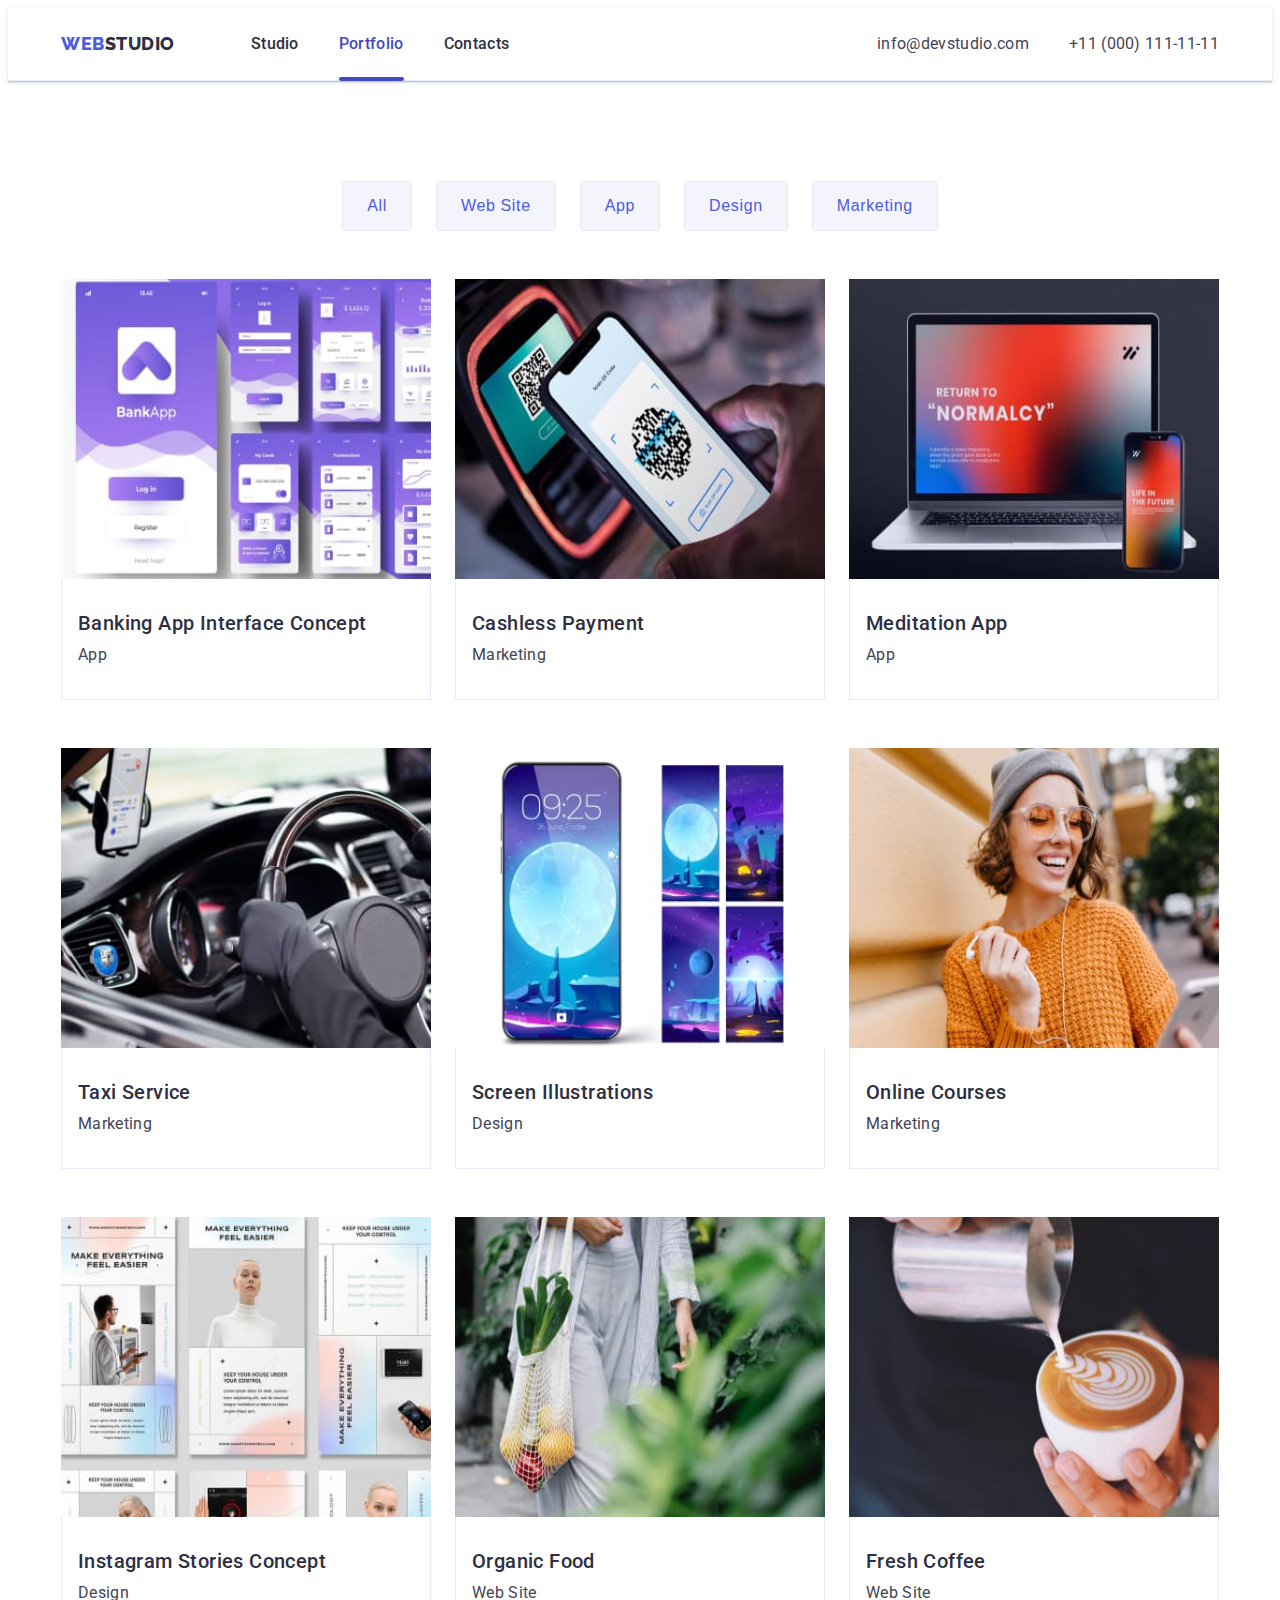
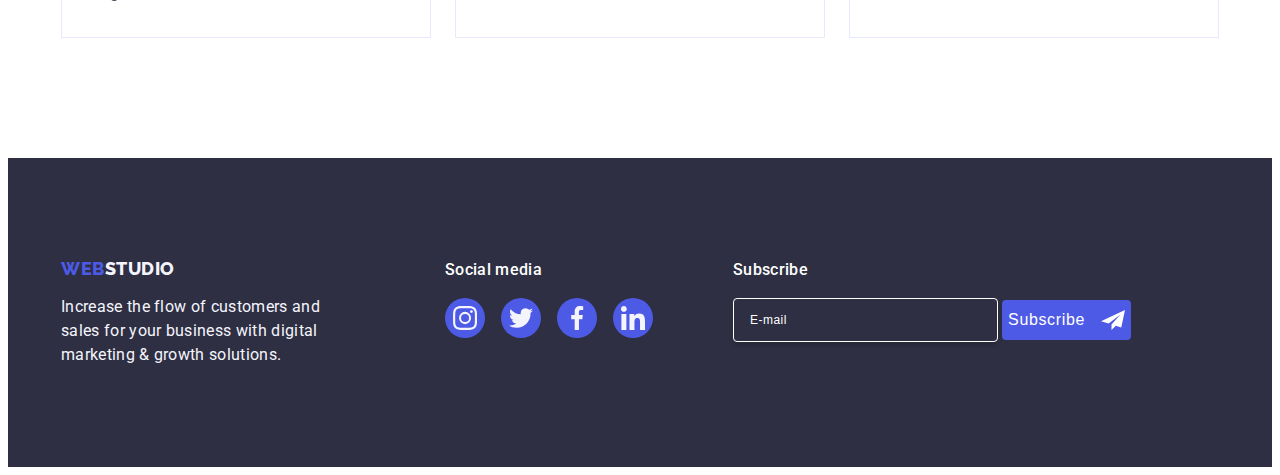
==== commit dc3d5b34: "passed homework" ====
--- a/portfolio.html
+++ b/portfolio.html
@@ -101,6 +101,10 @@
               <a href="" class="portfolio-works-link link">
                 <div class="portfolio-works-label">
                   <img
+                    srcset="
+                      ./images/portfolio1.jpg    1x,
+                      ./images/portfolio1@2x.jpg 2x
+                    "
                     src="./images/portfolio1.jpg"
                     alt="App Interface"
                     width="396"
@@ -124,6 +128,10 @@
               <a href="" class="portfolio-works-link link">
                 <div class="portfolio-works-label">
                   <img
+                    srcset="
+                      ./images/portfolio2.jpg    1x,
+                      ./images/portfolio2@2x.jpg 2x
+                    "
                     src="./images/portfolio2.jpg"
                     alt="scaning qr code"
                     width="396"
@@ -147,6 +155,10 @@
               <a href="" class="portfolio-works-link link">
                 <div class="portfolio-works-label">
                   <img
+                    srcset="
+                      ./images/portfolio3.jpg    1x,
+                      ./images/portfolio3@2x.jpg 2x
+                    "
                     src="./images/portfolio3.jpg"
                     alt="laptop and smartphone"
                     width="396"
@@ -170,6 +182,10 @@
               <a href="" class="portfolio-works-link link">
                 <div class="portfolio-works-label">
                   <img
+                    srcset="
+                      ./images/portfolio4.jpg    1x,
+                      ./images/portfolio4@2x.jpg 2x
+                    "
                     src="./images/portfolio4.jpg"
                     alt="car dashboard"
                     width="396"
@@ -193,6 +209,10 @@
               <a href="" class="portfolio-works-link link">
                 <div class="portfolio-works-label">
                   <img
+                    srcset="
+                      ./images/portfolio5.jpg    1x,
+                      ./images/portfolio5@2x.jpg 2x
+                    "
                     src="./images/portfolio5.jpg"
                     alt="smartphone with different theme"
                     width="396"
@@ -216,6 +236,10 @@
               <a href="" class="portfolio-works-link link">
                 <div class="portfolio-works-label">
                   <img
+                    srcset="
+                      ./images/portfolio6.jpg    1x,
+                      ./images/portfolio6@2x.jpg 2x
+                    "
                     src="./images/portfolio6.jpg"
                     alt="woman in orange sweater"
                     width="396"
@@ -239,6 +263,10 @@
               <a href="" class="portfolio-works-link link">
                 <div class="portfolio-works-label">
                   <img
+                    srcset="
+                      ./images/portfolio7.jpg    1x,
+                      ./images/portfolio7@2x.jpg 2x
+                    "
                     src="./images/portfolio7.jpg"
                     alt="Instagram Stories"
                     width="396"
@@ -262,6 +290,10 @@
               <a href="" class="portfolio-works-link link">
                 <div class="portfolio-works-label">
                   <img
+                    srcset="
+                      ./images/portfolio8.jpg    1x,
+                      ./images/portfolio8@2x.jpg 2x
+                    "
                     src="./images/portfolio8.jpg"
                     alt="Food"
                     width="396"
@@ -285,6 +317,10 @@
               <a href="" class="portfolio-works-link link">
                 <div class="portfolio-works-label">
                   <img
+                    srcset="
+                      ./images/portfolio9.jpg    1x,
+                      ./images/portfolio9@2x.jpg 2x
+                    "
                     src="./images/portfolio9.jpg"
                     alt="cup of camila"
                     width="396"
--- a/css/styles.css
+++ b/css/styles.css
@@ -10,8 +10,7 @@
   --DAIRY: #fcfcfc;
   --footer-green: #31d0aa;
 
-  --delay: 250ms;
-  --delay-style: cubic-bezier(0.4, 0, 0.2, 1);
+  --trns-bezier: 250ms cubic-bezier(0.4, 0, 0.2, 1);
 }
 body {
   font-family: "Roboto", sans-serif;
@@ -78,7 +77,6 @@
 @media screen and (min-width: 768px) {
   .container {
     max-width: 768px;
-    padding: 0 16px;
   }
 }
 @media screen and (min-width: 1158px) {
@@ -178,7 +176,7 @@
   z-index: 999;
 
   transform: translateX(100%);
-  transition: transform 250ms ease-in-out;
+  transition: transform 250ms var(--trns-bezier);
 }
 
 .menu-container.is-open {
@@ -227,7 +225,7 @@
   font-size: 36px;
   font-style: normal;
   font-weight: 700;
-  line-height: 1.11; /* 111.111% */
+  line-height: 1.11;
   letter-spacing: 0.72px;
   display: block;
   margin-bottom: 40px;
@@ -242,6 +240,7 @@
   margin-bottom: 48px;
 }
 .team-card-list.mobile {
+  padding: 0;
   justify-content: start;
   gap: 56px;
 }
@@ -273,7 +272,7 @@
     display: block;
     padding: 24px 0;
     position: relative;
-    transition: color var(--delay) var(--delay-style);
+    transition: color var(--trns-bezier);
   }
   .header-nav-link:hover,
   .header-nav-link:focus {
@@ -310,7 +309,7 @@
   .header-contact {
     font-style: normal;
     color: var(--main-text-color);
-    transition: color var(--delay) var(--delay-style);
+    transition: color var(--trns-bezier);
   }
   .header-email {
     margin-bottom: 12px;
@@ -346,8 +345,9 @@
 
 /* ============================Hero==================== */
 .hero {
-  width: 428px;
-  padding: 112px 54px;
+  max-width: 428px;
+  padding-top: 112px;
+  padding-bottom: 112px;
   margin: 0 auto;
   background-image: linear-gradient(
       rgba(46, 47, 66, 0.7),
@@ -358,8 +358,17 @@
   background-position: center;
   background-size: cover;
 }
+
+@media (min-resolution: 192dpi) {
+  .hero {
+    background-image: linear-gradient(
+        rgba(46, 47, 66, 0.7),
+        rgba(46, 47, 66, 0.7)
+      ),
+      url("../images/people-office@2x.jpg");
+  }
+}
 .hero-container {
-  padding: 0;
   display: flex;
   flex-direction: column;
   gap: 72px;
@@ -373,7 +382,7 @@
   line-height: 1.11;
   letter-spacing: 0.72px;
   text-transform: capitalize;
-  max-width: 320px;
+  width: 320px;
 }
 
 .hero-button {
@@ -385,14 +394,12 @@
   border: none;
 
   border-radius: 4px;
-  transition: background-color var(--delay) var(--delay-style);
+  transition: background-color var(--trns-bezier);
 }
 
 @media screen and (min-width: 768px) {
   .hero {
-    width: 768px;
-    padding-left: 136px;
-    padding-right: 136px;
+    max-width: 768px;
   }
   .hero-container {
     gap: 36px;
@@ -402,13 +409,14 @@
     font-weight: 700;
     line-height: 1.07;
     letter-spacing: 1.12px;
-    max-width: 496px;
+    width: 496px;
   }
 }
 @media screen and (min-width: 1158px) {
   .hero {
-    width: 1440px;
-    padding: 188px 472px;
+    max-width: 1440px;
+    padding-top: 188px;
+    padding-bottom: 188px;
   }
   .hero-container {
     gap: 36px;
@@ -423,7 +431,7 @@
 /* ============================/Hero============================= */
 
 /* ============================Section 1 About=========================== */
-.about-container {
+.about {
   padding-top: 96px;
   padding-bottom: 96px;
 }
@@ -439,11 +447,15 @@
 }
 .about-secondary-title {
   text-align: center;
-  font-size: 36px;
-  font-weight: 700;
-  line-height: 1.11;
-  letter-spacing: 0.72px;
   margin-bottom: 8px;
+}
+@media screen and (max-width: 1158px) {
+  .about-secondary-title {
+    font-size: 36px;
+    font-weight: 700;
+    line-height: 1.11;
+    letter-spacing: 0.72px;
+  }
 }
 @media screen and (min-width: 768px) {
   .about-secondary-title {
@@ -456,12 +468,6 @@
 @media screen and (min-width: 1158px) {
   .about-card {
     width: calc((100% - 24px * 3) / 4);
-  }
-  .about-secondary-title {
-    font-size: 20px;
-    font-weight: 500;
-    line-height: 1.2;
-    letter-spacing: 0.4px;
   }
   .about-icon-card {
     display: flex;
@@ -504,16 +510,18 @@
 /* ===================================Section 3 Team========================= */
 .team {
   background-color: var(--secondary-background-color);
-}
-.team-container {
-  padding: 96px 82px;
-}
+  padding-top: 96px;
+  padding-bottom: 96px;
+}
+
 .team-main-title {
   margin-bottom: 72px;
 }
 .team-list {
   flex-wrap: wrap;
   gap: 72px;
+  max-width: 264px;
+  margin: 0 auto;
 }
 .team-element {
   background-color: var(--main-background-color);
@@ -525,15 +533,12 @@
 .team-card-content {
   padding: 32px 0;
 }
-.team-secondary-title {
-  text-align: center;
-  margin-bottom: 8px;
-}
-
+.team-secondary-title,
 .team-card-text {
   text-align: center;
   margin-bottom: 8px;
 }
+
 .team-card-list {
   display: flex;
   justify-content: center;
@@ -551,7 +556,7 @@
   display: flex;
   justify-content: center;
   align-items: center;
-  transition: background-color var(--delay) var(--delay-style);
+  transition: background-color var(--trns-bezier);
 }
 
 .team-card-icon {
@@ -559,19 +564,21 @@
 }
 
 @media screen and (min-width: 768px) {
-  .team-container {
-    padding: 96px 108px;
-  }
   .team-list {
     gap: 64px 24px;
+    max-width: calc(264px * 2 + 24px);
   }
   .team-element {
     width: calc((100% - 24px) / 2);
   }
 }
 @media screen and (min-width: 1158px) {
-  .team-container {
-    padding: 120px 15px;
+  .team {
+    padding-top: 120px;
+    padding-bottom: 120px;
+  }
+  .team-list {
+    max-width: calc(264px * 4 + 24px * 3);
   }
   .team-element {
     width: calc((100% - 24px * 3) / 4);
@@ -585,7 +592,7 @@
 /* ==================================/Section 3 Team==================== */
 
 /* ==================================Section 4 Customers ==================== */
-.customers-container {
+.customers {
   padding-bottom: 96px;
   padding-top: 96px;
 }
@@ -609,30 +616,30 @@
   align-items: center;
   justify-content: center;
   color: var(--LIGHT-SLATE);
-  transition: border-color var(--delay) var(--delay-style),
-    color var(--delay) var(--delay-style);
+  transition: border-color var(--trns-bezier), color var(--trns-bezier);
 }
 
 .customers-icon {
   fill: currentColor;
 }
 @media screen and (min-width: 768px) {
-  .customers-container {
-    padding: 96px 108px;
-  }
   .customers-list {
+    max-width: 552px;
     gap: 72px 24px;
+    margin: 0 auto;
   }
   .customers-item {
     width: calc((100% - 24px * 2) / 3);
   }
 }
 @media screen and (min-width: 1158px) {
-  .customers-container {
-    padding: 120px 15px;
+  .customers {
+    padding-top: 120px;
+    padding-bottom: 120px;
   }
   .customers-list {
     gap: 24px;
+    max-width: 100%;
   }
   .customers-item {
     width: calc((100% - 120px) / 6);
@@ -650,9 +657,10 @@
 
 .footer {
   background-color: var(--main-title-color);
+  padding-top: 96px;
+  padding-bottom: 96px;
 }
 .footer-container {
-  padding: 96px 16px;
   display: flex;
   flex-direction: column;
   align-items: center;
@@ -691,7 +699,7 @@
   display: flex;
   align-items: center;
   justify-content: center;
-  transition: background-color var(--delay) var(--delay-style);
+  transition: background-color var(--trns-bezier);
 }
 
 .footer-social-icon {
@@ -700,13 +708,13 @@
 .footer-logo,
 .footer-social-title,
 .footer-form-text {
-  display: inline-flex;
-  width: 100%;
-  justify-content: center;
+  display: block;
+  text-align: center;
 }
 .footer-form-text {
   color: var(--main-background-color);
   margin-bottom: 16px;
+  max-width: 100%;
 }
 
 .footer-form {
@@ -715,13 +723,20 @@
   align-items: center;
   gap: 16px;
 }
+
+.footer-form-container {
+  width: 100%;
+  max-width: 398px;
+}
+.footer-form-label {
+  width: 100%;
+}
 .footer-form-input {
+  width: 100%;
   background-color: transparent;
   line-height: 2;
-
+  flex-shrink: 0;
   padding-left: 16px;
-
-  width: 398px;
   height: 40px;
   border: 1px solid var(--main-background-color);
   color: var(--main-background-color);
@@ -751,26 +766,31 @@
 }
 @media screen and (min-width: 768px) {
   .footer-logo-container,
-  .footer-form-input {
+  .footer-text {
     width: 264px;
   }
+
   .footer-social-container {
     width: 208px;
   }
+  .footer {
+    padding-top: 96px;
+    padding-bottom: 96px;
+  }
   .footer-container {
-    padding: 96px 164px 96px 108px;
     flex-direction: row;
     flex-wrap: wrap;
     justify-content: start;
     align-items: start;
     gap: 72px 24px;
-  }
-
+    max-width: 584px;
+  }
   .footer-logo,
   .footer-social-title,
   .footer-form-text {
-    display: block;
-  }
+    text-align: start;
+  }
+
   .footer-form {
     flex-direction: row;
     gap: 24px;
@@ -778,9 +798,13 @@
 }
 
 @media screen and (min-width: 1158px) {
+  .footer {
+    padding-top: 100px;
+    padding-bottom: 100px;
+  }
   .footer-container {
-    padding: 100px 15px;
     gap: 80px;
+    max-width: 1158px;
   }
   .footer-logo-container {
     margin-right: 40px;
@@ -790,9 +814,7 @@
   .footer-social-link:focus {
     background-color: var(--footer-green);
   }
-  .footer-form-input {
-    opacity: 1;
-  }
+  .footer-form-input,
   .footer-form-input::placeholder {
     opacity: 1;
   }
@@ -800,7 +822,7 @@
 /* ========================================/Footer============================ */
 
 /* ========================================Page 2 portfolio============================== */
-.portfolio-container {
+.portfolio {
   padding-top: 48px;
   padding-bottom: 48px;
 }
@@ -847,7 +869,7 @@
   margin-bottom: 8px;
 }
 @media screen and (min-width: 768px) {
-  .portfolio-container {
+  .portfolio {
     padding-top: 64px;
     padding-bottom: 96px;
   }
@@ -863,15 +885,13 @@
   }
 }
 @media screen and (min-width: 1158px) {
-  .portfolio-container {
+  .portfolio {
     padding-top: 100px;
     padding-bottom: 120px;
   }
   .portfolio-btn {
-    transition: color var(--delay) var(--delay-style),
-      background-color var(--delay) var(--delay-style),
-      border-color var(--delay) var(--delay-style),
-      box-shadow var(--delay) var(--delay-style);
+    transition: color var(--trns-bezier), background-color var(--trns-bezier),
+      border-color var(--trns-bezier), box-shadow var(--trns-bezier);
   }
   .portfolio-btn:hover,
   .portfolio-btn:focus {
@@ -889,7 +909,7 @@
     overflow: hidden;
   }
   .portfolio-works-link {
-    transition: box-shadow var(--delay) var(--delay-style);
+    transition: box-shadow var(--trns-bezier);
   }
   .portfolio-works-link:hover,
   .portfolio-works-link:focus {
@@ -906,7 +926,7 @@
     height: 100%;
     width: 100%;
     transform: translateY(100%);
-    transition: transform var(--delay) var(--delay-style);
+    transition: transform var(--trns-bezier);
   }
   .portfolio-works-link:hover .portfolio-label-text,
   .portfolio-works-link:focus .portfolio-label-text {
@@ -916,6 +936,7 @@
 /* ========================================/Page 2 portfolio============================== */
 
 /* =========================================Modal Window================================== */
+
 .backdrop {
   position: fixed;
   top: 0;
@@ -923,27 +944,43 @@
   width: 100%;
   height: 100%;
   background-color: rgba(46, 47, 66, 0.4);
-  transition: opacity var(--delay) var(--delay-style),
-    visibility var(--delay) var(--delay-style);
-}
-.is-hidden {
+  transition: opacity 250ms ease-in-out, visibility 250ms ease-in-out;
+}
+.backdrop.is-hidden {
   opacity: 0;
   visibility: hidden;
   pointer-events: none;
-}
+  transition: opacity 250ms ease-in-out, visibility 250ms ease-in-out;
+  transition-delay: 250ms;
+}
+
+.backdrop.is-hidden .modal-window {
+  transform: translate(-50%, -50%) scale(0.1);
+  opacity: 0;
+  transition: transform 500ms ease-in-out, opacity 500ms ease-in-out;
+}
+
 .modal-window {
   position: absolute;
-  padding: 72px 24px 24px 24px;
+  padding: 72px 16px 24px 16px;
   top: 50%;
   left: 50%;
   transform: translate(-50%, -50%) scale(1);
-  width: 408px;
+  width: 392px;
   min-height: 584px;
   background-color: #fcfcfc;
   box-shadow: 0px 1px 1px rgba(0, 0, 0, 0.14), 0px 1px 3px rgba(0, 0, 0, 0.12),
     0px 2px 1px rgba(0, 0, 0, 0.2);
   border-radius: 4px;
-  transition: transform var(--delay) var(--delay-style);
+  opacity: 1;
+  transition: transform var(--trns-bezier), opacity 150ms ease-in-out;
+  transition-delay: 300ms;
+}
+@media screen and (min-width: 768px) {
+  .modal-window {
+    width: 408px;
+    padding: 72px 24px 24px 24px;
+  }
 }
 .modal-button-close {
   position: absolute;
@@ -956,23 +993,24 @@
   align-items: center;
   justify-content: center;
   background-color: var(--CORNFLOWER);
-  border: 1px solid rgba(0, 0, 0, 0.1);
+  border: none;
   padding: 0;
-  transition: background-color var(--delay) var(--delay-style),
-    border var(--delay) var(--delay-style);
-}
-.modal-button-close:hover,
-.modal-button-close:focus {
-  background-color: var(--hover-link);
-  border: none;
+  outline: 1px solid rgba(0, 0, 0, 0.1);
+  transition: background-color var(--trns-bezier), outline var(--trns-bezier),
+    color var(--trns-bezier);
 }
 .modal-button-close-icon {
-  transition: fill var(--delay) var(--delay-style);
-}
-.modal-button-close:hover > .modal-button-close-icon,
-.modal-button-close:focus > .modal-button-close-icon {
-  fill: var(--main-background-color);
-}
+  fill: currentColor;
+}
+@media screen and (min-width: 1158px) {
+  .modal-button-close:hover,
+  .modal-button-close:focus {
+    background-color: var(--hover-link);
+    color: var(--main-background-color);
+    outline: none;
+  }
+}
+
 .modal-title {
   color: var(--main-title-color);
 
@@ -1001,14 +1039,14 @@
   background-color: transparent;
   padding-left: 38px;
   outline: transparent;
-  transition: border-color var(--delay) var(--delay-style);
+  transition: border-color var(--trns-bezier);
 }
 .modal-icon {
   position: absolute;
   left: 16px;
   top: 50%;
   transform: translateY(-50%);
-  transition: fill var(--delay) var(--delay-style);
+  transition: fill var(--trns-bezier);
 }
 
 .modal-input-container:focus-within .modal-icon {
@@ -1027,7 +1065,7 @@
   padding: 8px 16px;
   outline: transparent;
   resize: none;
-  transition: border-color var(--delay) var(--delay-style);
+  transition: border-color var(--trns-bezier);
 }
 
 .modal-form-last-container:focus-within .modal-textarea {
@@ -1042,8 +1080,8 @@
   height: 16px;
   border: 1px solid rgba(46, 47, 66, 0.4);
   border-radius: 2px;
-  transition: background-color var(--delay) var(--delay-style),
-    border var(--delay) var(--delay-style), fill var(--delay) var(--delay-style);
+  transition: background-color var(--trns-bezier), border var(--trns-bezier),
+    fill var(--trns-bezier);
   align-items: center;
   justify-content: center;
   fill: transparent;
@@ -1068,6 +1106,7 @@
   background-color: var(--logo-color);
   border: none;
   border-radius: 4px;
-  transition: background-color var(--delay) var(--delay-style);
-}
+  transition: background-color var(--trns-bezier);
+}
+
 /* =========================================/Modal Window================================== */
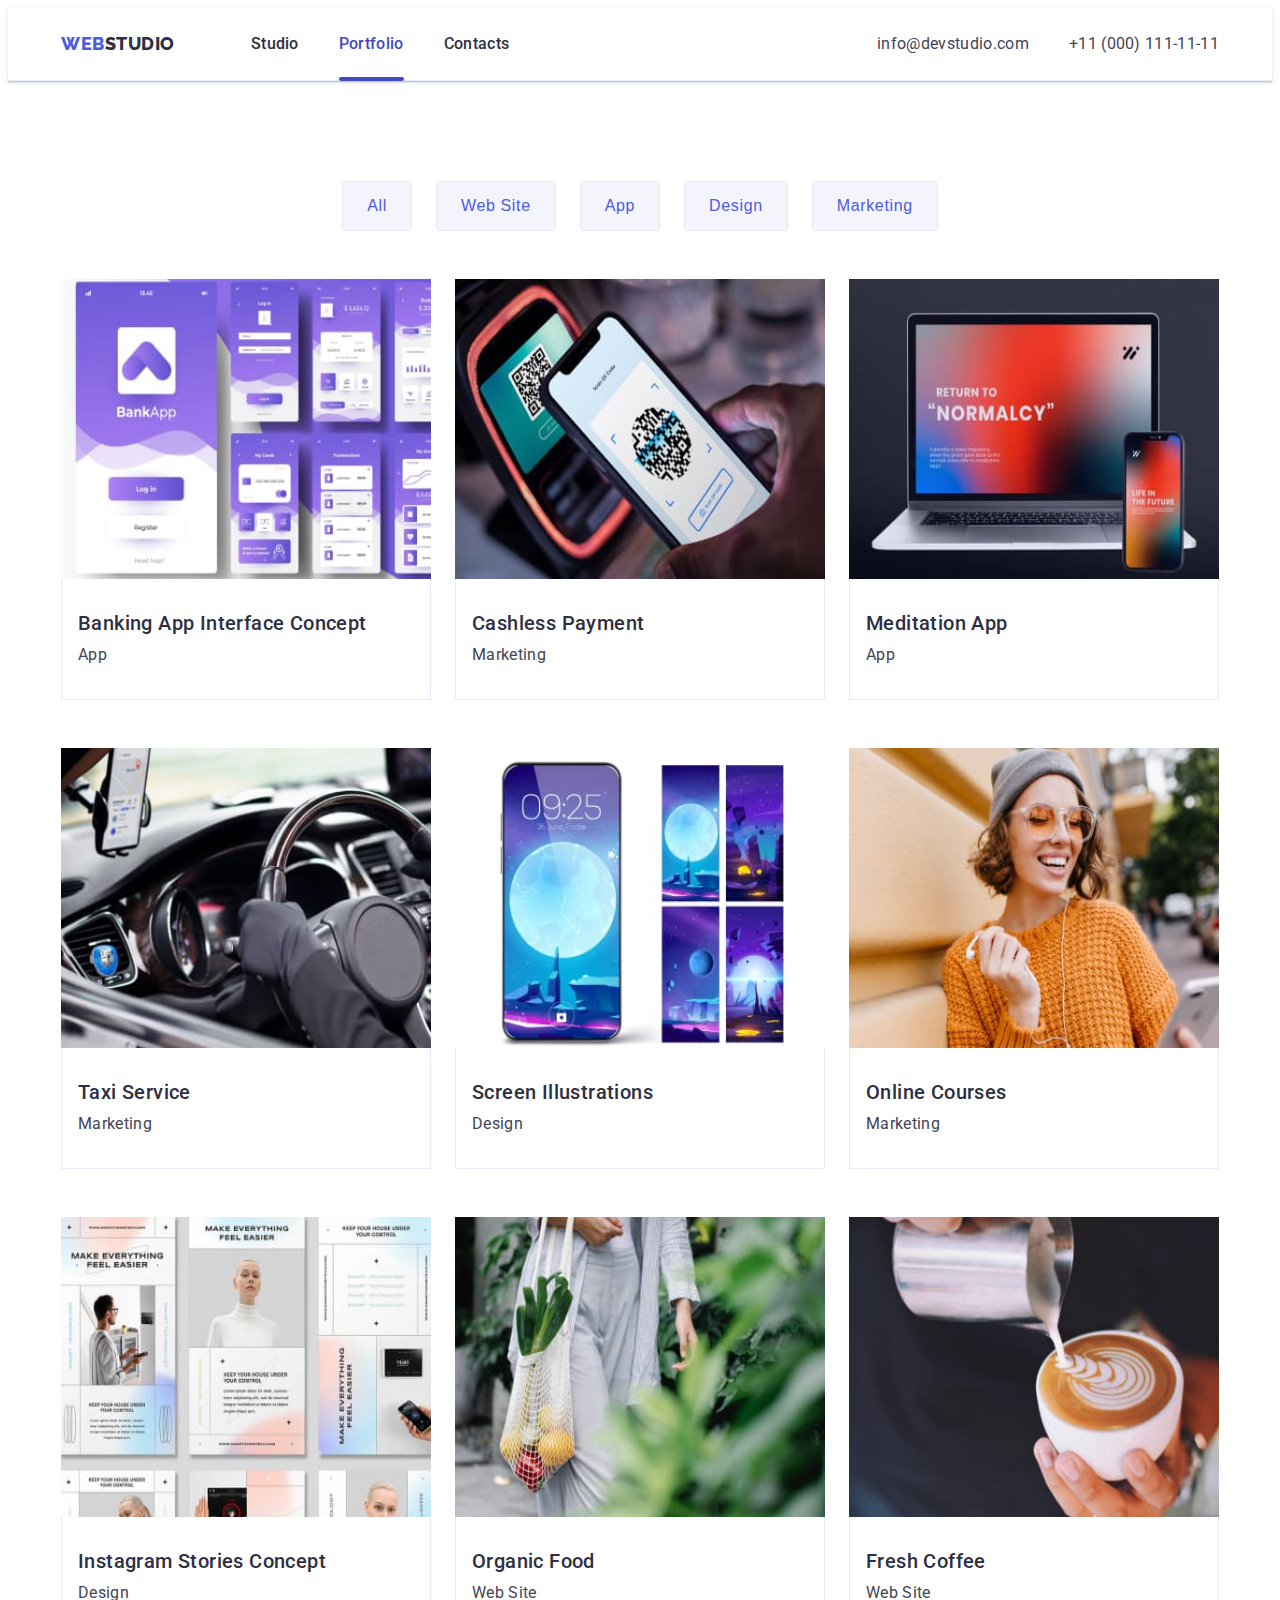
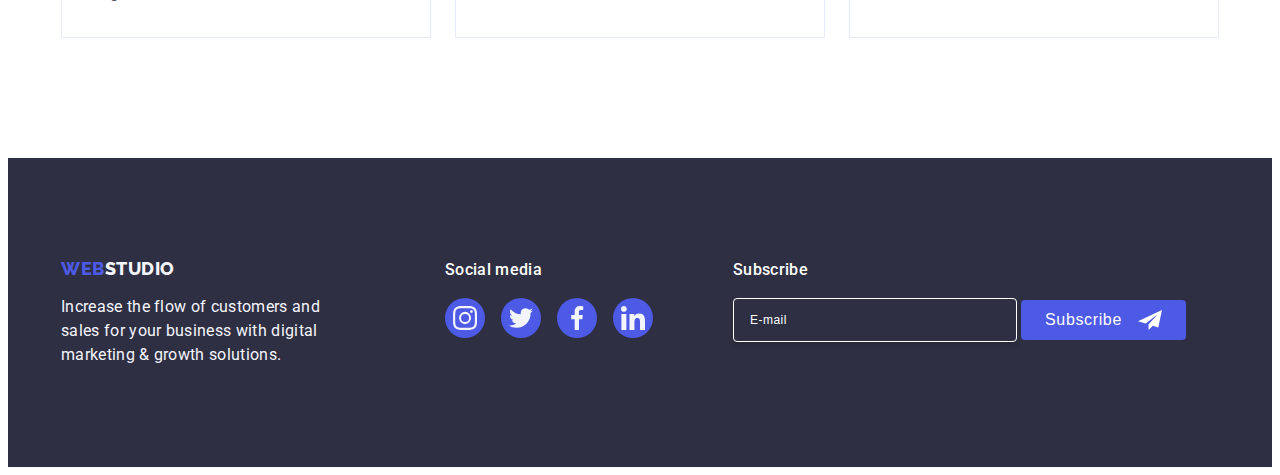
==== commit 340c7bae: "20.10" ====
--- a/portfolio.html
+++ b/portfolio.html
@@ -2,8 +2,9 @@
 <html lang="en">
   <head>
     <meta charset="UTF-8" />
-    <meta name="viewport" content="width=320, initial-scale=1.0" />
-    <title>Document</title>
+    <meta name="viewport" content="width=device-width, initial-scale=1.0" />
+    <link rel="shortcut icon" href="./images/bat.svg" type="image/x-icon" />
+    <title>Portfolio</title>
     <link rel="preconnect" href="https://fonts.googleapis.com" />
     <link rel="preconnect" href="https://fonts.gstatic.com" crossorigin />
     <link
@@ -414,44 +415,47 @@
 
     <!-- Mobile Menu -->
     <div class="menu-container js-menu-container" id="mobile-menu">
-      <button type="button" class="menu-close-toggle js-close-menu">
-        <svg class="menu-icon-close" width="8" height="8">
-          <use href="./images/icons.svg#icon-close"></use>
-        </svg>
-      </button>
-
-      <ul class="header-nav-list-mobile list">
-        <li class="header-nav-item-mobile">
-          <a href="./index.html" class="header-nav-link-mobile link">Studio</a>
-        </li>
-        <li class="header-nav-item-mobile">
-          <a href="./portfolio.html" class="header-nav-link-mobile link current"
-            >Portfolio</a
-          >
-        </li>
-        <li class="header-nav-item-mobile">
-          <a href="" class="header-nav-link-mobile last link">Contacts</a>
-        </li>
-      </ul>
-      <address class="header-address-list-mobile">
+      <div class="menu-wrapper">
+        <button type="button" class="menu-close-toggle js-close-menu">
+          <svg class="menu-icon-close" width="8" height="8">
+            <use href="./images/icons.svg#icon-close"></use>
+          </svg>
+        </button>
         <ul class="header-nav-list-mobile list">
-          <li>
+          <li class="header-nav-item-mobile">
+            <a href="./index.html" class="header-nav-link-mobile link"
+              >Studio</a
+            >
+          </li>
+          <li class="header-nav-item-mobile">
             <a
-              href="tel:+110001111111"
-              class="header-contact-mobile phone text link"
-              >+11 (000) 111-11-11</a
+              href="./portfolio.html"
+              class="header-nav-link-mobile link current"
+              >Portfolio</a
             >
           </li>
-          <li class="header-contact-mobile-mail">
-            <a
-              href="mailto:info@devstudio.com"
-              class="header-contact-mobile mail text link"
-              >info@devstudio.com</a
-            >
+          <li class="header-nav-item-mobile">
+            <a href="" class="header-nav-link-mobile last link">Contacts</a>
           </li>
         </ul>
-      </address>
-      <div class="team-card-content">
+        <address class="header-address-list-mobile">
+          <ul class="header-nav-list-mobile list">
+            <li>
+              <a
+                href="tel:+110001111111"
+                class="header-contact-mobile phone text link"
+                >+11 (000) 111-11-11</a
+              >
+            </li>
+            <li class="header-contact-mobile-mail">
+              <a
+                href="mailto:info@devstudio.com"
+                class="header-contact-mobile mail text link"
+                >info@devstudio.com</a
+              >
+            </li>
+          </ul>
+        </address>
         <ul class="team-card-list mobile list">
           <li class="team-card-item">
             <a href="" class="team-card-social-link">
--- a/css/styles.css
+++ b/css/styles.css
@@ -138,14 +138,19 @@
   box-shadow: 0px 2px 1px rgba(46, 47, 66, 0.08),
     0px 1px 1px rgba(46, 47, 66, 0.16), 0px 1px 6px rgba(46, 47, 66, 0.08);
 }
+@media screen and (max-width: 768px) {
+  .header-container {
+    height: 72px;
+  }
+}
 .header-container {
   display: flex;
   justify-content: space-between;
+  align-items: center;
 }
 
 .menu-toggle {
-  min-height: 72px;
-  min-width: 32px;
+  height: 22px;
   display: flex;
   align-items: center;
   justify-content: center;
@@ -160,25 +165,25 @@
   stroke: var(--main-title-color);
 }
 
-.menu-toggle:hover,
-.menu-toggle:focus {
-  background-color: rgba(0, 0, 0, 0.1);
-}
-
 .menu-container {
   position: fixed;
   top: 0;
   left: 0;
   width: 100vw;
   height: 100vh;
-  padding: 80px 35px 40px 40px;
   background-color: var(--main-background-color);
   z-index: 999;
 
-  transform: translateX(100%);
-  transition: transform 250ms var(--trns-bezier);
-}
-
+  transform: translateX(150%);
+  transition: transform 400ms var(--trns-bezier);
+}
+.menu-wrapper {
+  position: relative;
+  left: -2px;
+  max-width: 353px;
+  margin: 0 auto;
+  padding-top: 80px;
+}
 .menu-container.is-open {
   transform: translateX(0);
 }
@@ -195,6 +200,18 @@
   align-items: center;
   border: 1px solid rgba(0, 0, 0, 0.1);
   background-color: transparent;
+}
+/* =================================================
+===========(перевірка неможливості стану використання ховера)==========
+=================================================*/
+@media not (hover: hover) {
+  .menu-close-toggle:active {
+    border: none;
+    background-color: var(--hover-link);
+  }
+  .menu-close-toggle:active .menu-icon-close {
+    fill: var(--main-background-color);
+  }
 }
 .header-nav {
   display: flex;
@@ -383,6 +400,20 @@
   letter-spacing: 0.72px;
   text-transform: capitalize;
   width: 320px;
+  animation: slide-bottom 0.5s cubic-bezier(0.25, 0.46, 0.45, 0.94) both;
+}
+
+@keyframes slide-bottom {
+  0% {
+    -webkit-transform: translateY(-100%);
+    transform: translateY(-100%);
+    scale: 1.5;
+  }
+  100% {
+    -webkit-transform: translateY(0);
+    transform: translateY(0);
+    scale: 1;
+  }
 }
 
 .hero-button {
@@ -491,8 +522,6 @@
 @media screen and (min-width: 1158px) {
   .doing {
     display: block;
-  }
-  .doing-container {
     padding-bottom: 120px;
   }
   .doing-main-title {
@@ -520,12 +549,16 @@
 .team-list {
   flex-wrap: wrap;
   gap: 72px;
-  max-width: 264px;
   margin: 0 auto;
+}
+@media screen and (max-width: 767.98px) {
+  .team-list,
+  .team-element {
+    max-width: 264px;
+  }
 }
 .team-element {
   background-color: var(--main-background-color);
-  width: 100%;
   border-radius: 0px 0px 4px 4px;
   box-shadow: 0px 1px 6px rgba(46, 47, 66, 0.08),
     0px 1px 1px rgba(46, 47, 66, 0.16), 0px 2px 1px rgba(46, 47, 66, 0.08);
@@ -667,6 +700,11 @@
   justify-content: center;
   gap: 72px;
 }
+@media screen and (max-width: 767.98px) {
+  .footer-container {
+    padding: 0 15px;
+  }
+}
 .footer-logo {
   margin-bottom: 16px;
 }
@@ -726,10 +764,10 @@
 
 .footer-form-container {
   width: 100%;
-  max-width: 398px;
 }
 .footer-form-label {
   width: 100%;
+  max-width: 398px;
 }
 .footer-form-input {
   width: 100%;
@@ -795,6 +833,9 @@
     flex-direction: row;
     gap: 24px;
   }
+  .footer-form-label {
+    max-width: 264px;
+  }
 }
 
 @media screen and (min-width: 1158px) {
@@ -805,6 +846,7 @@
   .footer-container {
     gap: 80px;
     max-width: 1158px;
+    flex-wrap: nowrap;
   }
   .footer-logo-container {
     margin-right: 40px;
@@ -923,6 +965,7 @@
     color: var(--secondary-background-color);
     position: absolute;
     top: 0;
+    left: 0;
     height: 100%;
     width: 100%;
     transform: translateY(100%);
@@ -1037,9 +1080,11 @@
   border: 1px solid rgba(46, 47, 66, 0.4);
   border-radius: 4px;
   background-color: transparent;
-  padding-left: 38px;
+  padding: 11px 38px;
+  padding-right: 0;
   outline: transparent;
   transition: border-color var(--trns-bezier);
+  color: var(--main-title-color);
 }
 .modal-icon {
   position: absolute;
@@ -1066,13 +1111,134 @@
   outline: transparent;
   resize: none;
   transition: border-color var(--trns-bezier);
-}
-
+  color: var(--main-title-color);
+}
+.modal-textarea::placeholder {
+  opacity: 0.4;
+}
+/* =================================================
+===========(исчезновение плейсхолдера без фокуса)==========
+=================================================*/
+.modal-input::placeholder {
+  opacity: 0;
+  transition: opacity 0ms;
+}
+.modal-input:focus::placeholder {
+  opacity: 1;
+  transition: opacity 400ms ease-in-out;
+}
+.modal-textarea::placeholder {
+  opacity: 0;
+  transition: opacity 0ms;
+}
+.modal-textarea:focus::placeholder {
+  opacity: 1;
+  transition: opacity 400ms ease-in-out;
+}
+/* =================================================
+===========(подсветка поля при валидации)==========
+=================================================*/
+.modal-textarea:not(:placeholder-shown):required:valid {
+  border-color: lightgreen;
+  box-shadow: 0 0 5px lightgreen;
+}
+.modal-textarea:not(:placeholder-shown):required:invalid {
+  border-color: orangered;
+  box-shadow: 0 0 5px orangered;
+}
+.modal-input:not(:placeholder-shown):required:valid {
+  border-color: lightgreen;
+  box-shadow: 0 0 5px lightgreen;
+}
+.modal-input:not(:placeholder-shown):required:invalid {
+  border-color: orangered;
+  box-shadow: 0 0 5px orangered;
+}
+/* =================================================
+===========(warnings and fine)==========
+=================================================*/
+.modal-icon-warning,
+.modal-icon-aggre {
+  position: absolute;
+  bottom: 50%;
+  transform: translateY(50%) scale(0.1);
+  right: 16px;
+  opacity: 0;
+  transition: transform 400ms ease-in-out, opacity 400ms ease-in-out;
+}
+.modal-input:not(:placeholder-shown):required:invalid ~ .modal-icon-warning {
+  opacity: 1;
+  transform: translateY(50%) scale(1);
+}
+.modal-input:not(:placeholder-shown):required:valid ~ .modal-icon-aggre {
+  opacity: 1;
+  transform: translateY(50%) scale(1);
+}
+
+.modal-warning-name {
+  text-align: center;
+  width: 100%;
+  position: absolute;
+  top: 0;
+  left: 50%;
+  transform: translateX(-50%) translateY(-15px) scale(0.6);
+  color: orangered;
+  opacity: 0;
+  visibility: hidden;
+  transition: opacity 400ms ease-in-out;
+}
+.modal-input:not(:placeholder-shown):required:invalid ~ .modal-warning-name {
+  opacity: 1;
+  visibility: visible;
+}
+/* ==================form textarea============= */
+.modal-form-last-container {
+  position: relative;
+}
+.modal-icon-warningta,
+.modal-icon-aggreta {
+  position: absolute;
+  bottom: 16px;
+  right: 16px;
+  transform: scale(0.1);
+  opacity: 0;
+  transition: transform 400ms ease-in-out, opacity 400ms ease-in-out;
+}
+.modal-textarea:not(:placeholder-shown):required:invalid
+  ~ .modal-icon-warningta {
+  opacity: 1;
+  transform: scale(1);
+}
+.modal-textarea:not(:placeholder-shown):required:valid ~ .modal-icon-aggreta {
+  opacity: 1;
+  transform: scale(1);
+}
+.modal-warning-ta {
+  text-align: center;
+  width: 100%;
+  position: absolute;
+  top: 0;
+  left: 0;
+  transform: scale(0.6);
+  color: orangered;
+  opacity: 0;
+  visibility: hidden;
+  transition: opacity 400ms ease-in-out;
+}
+.modal-textarea:not(:placeholder-shown):required:invalid ~ .modal-warning-ta {
+  opacity: 1;
+  visibility: visible;
+}
+
+/* ====================================================== */
 .modal-form-last-container:focus-within .modal-textarea {
   border-color: var(--logo-color);
 }
 .modal-form-check-container {
   margin-bottom: 24px;
+}
+.form-agrrement {
+  user-select: none;
 }
 .form-span {
   display: inline-flex;
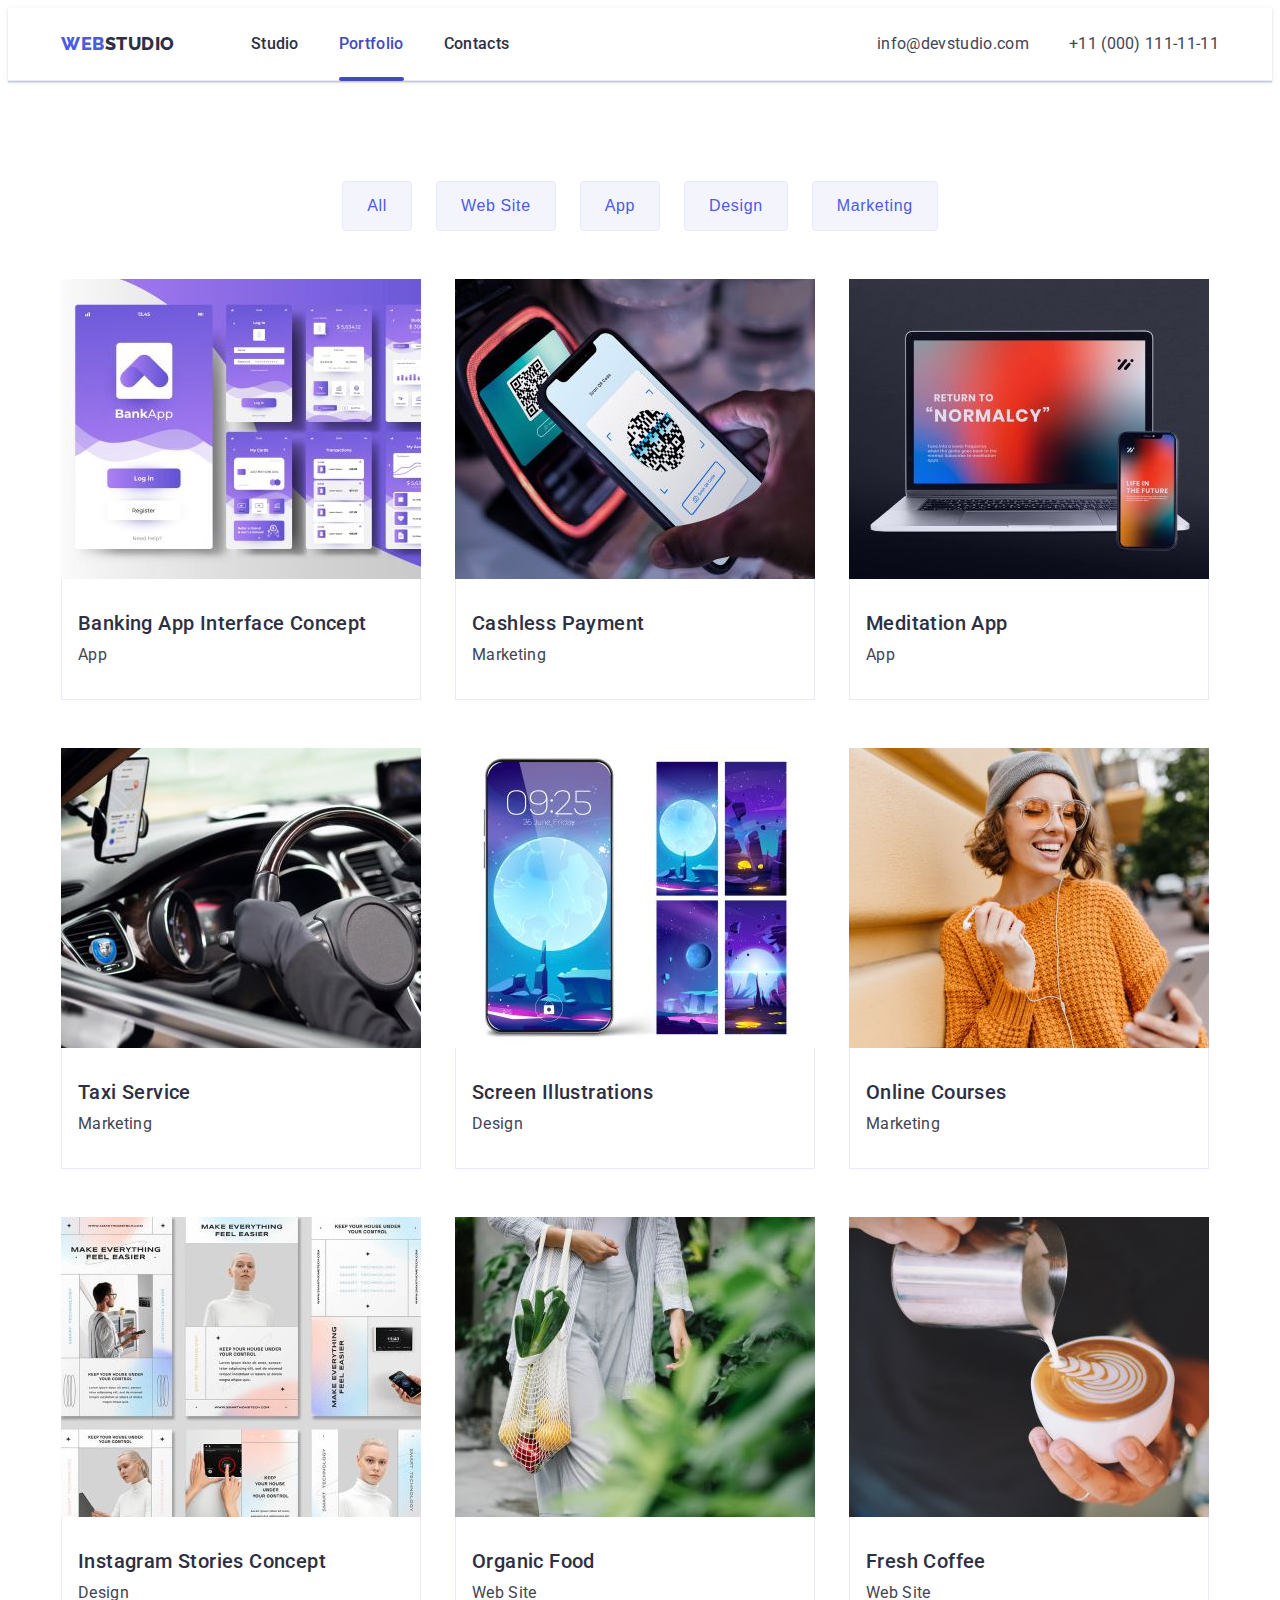
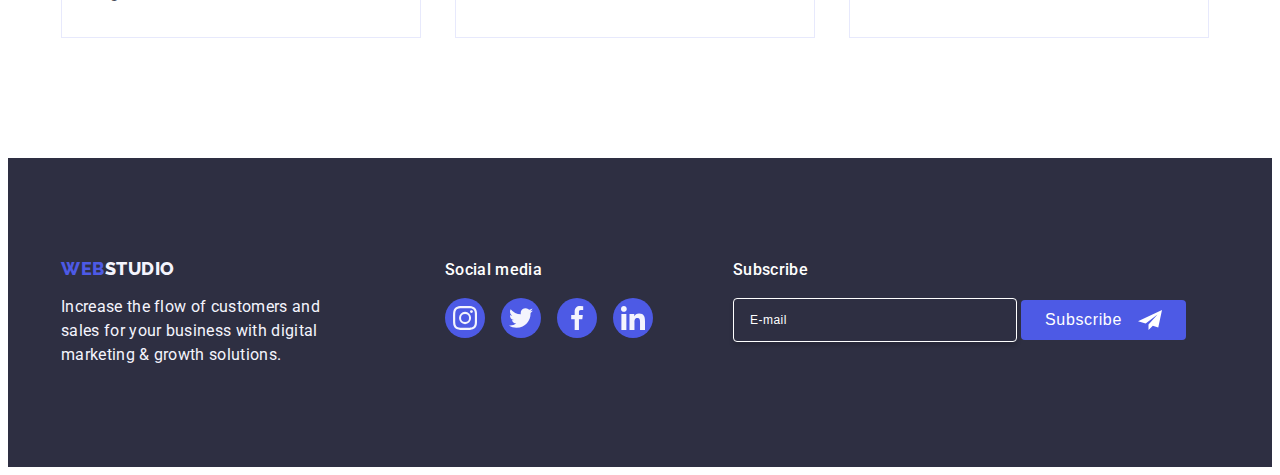
==== commit 31cf9e5f: "pictures reworked" ====
--- a/portfolio.html
+++ b/portfolio.html
@@ -101,16 +101,36 @@
             <li class="portfolio-works-list list">
               <a href="" class="portfolio-works-link link">
                 <div class="portfolio-works-label">
-                  <img
-                    srcset="
-                      ./images/portfolio1.jpg    1x,
-                      ./images/portfolio1@2x.jpg 2x
-                    "
-                    src="./images/portfolio1.jpg"
-                    alt="App Interface"
-                    width="396"
-                    height="300"
-                  />
+                  <picture>
+                    <source
+                      media="(min-width: 1158px)"
+                      srcset="
+                        ./images/portfolio/desktop/img-desk-8.jpg    1x,
+                        ./images/portfolio/desktop/img-desk@2x-8.jpg 2x
+                      "
+                    />
+                    <source
+                      media="(min-width: 768px)"
+                      srcset="
+                        ./images/portfolio/tablet/img-tablet-8.jpg    1x,
+                        ./images/portfolio/tablet/img-tablet@2x-8.jpg 2x
+                      "
+                    />
+                    <source
+                      media="(min-width: 320px)"
+                      srcset="
+                        ./images/portfolio/mobile/img-mobile.jpg   1x,
+                        ./images/portfolio/mobile/img-mobile@2.jpg 2x
+                      "
+                    />
+                    <img
+                      src="./images/portfolio/mobile/img-mobile.jpg"
+                      alt="App Interface"
+                      max-width="396"
+                      max-height="280"
+                      loading="lazy"
+                    />
+                  </picture>
                   <p class="portfolio-label-text text">
                     14 Stylish and User-Friendly App Design Concepts · Task
                     Manager App · Calorie Tracker App · Exotic Fruit Ecommerce
@@ -128,16 +148,36 @@
             <li class="portfolio-works-list list">
               <a href="" class="portfolio-works-link link">
                 <div class="portfolio-works-label">
-                  <img
-                    srcset="
-                      ./images/portfolio2.jpg    1x,
-                      ./images/portfolio2@2x.jpg 2x
-                    "
-                    src="./images/portfolio2.jpg"
-                    alt="scaning qr code"
-                    width="396"
-                    height="300"
-                  />
+                  <picture>
+                    <source
+                      media="(min-width: 1158px)"
+                      srcset="
+                        ./images/portfolio/desktop/img-desk-7.jpg    1x,
+                        ./images/portfolio/desktop/img-desk@2x-7.jpg 2x
+                      "
+                    />
+                    <source
+                      media="(min-width: 768px)"
+                      srcset="
+                        ./images/portfolio/tablet/img-tablet-7.jpg    1x,
+                        ./images/portfolio/tablet/img-tablet@2x-7.jpg 2x
+                      "
+                    />
+                    <source
+                      media="(min-width: 320px)"
+                      srcset="
+                        ./images/portfolio/mobile/img-mobile-1.jpg   1x,
+                        ./images/portfolio/mobile/img-mobile@2-1.jpg 2x
+                      "
+                    />
+                    <img
+                      src="./images/portfolio/mobile/img-mobile-1.jpg"
+                      alt="scaning qr code"
+                      max-width="396"
+                      max-height="280"
+                      loading="lazy"
+                    />
+                  </picture>
                   <p class="portfolio-label-text text">
                     14 Stylish and User-Friendly App Design Concepts · Task
                     Manager App · Calorie Tracker App · Exotic Fruit Ecommerce
@@ -155,16 +195,36 @@
             <li class="portfolio-works-list list">
               <a href="" class="portfolio-works-link link">
                 <div class="portfolio-works-label">
-                  <img
-                    srcset="
-                      ./images/portfolio3.jpg    1x,
-                      ./images/portfolio3@2x.jpg 2x
-                    "
-                    src="./images/portfolio3.jpg"
-                    alt="laptop and smartphone"
-                    width="396"
-                    height="300"
-                  />
+                  <picture>
+                    <source
+                      media="(min-width: 1158px)"
+                      srcset="
+                        ./images/portfolio/desktop/img-desk-6.jpg    1x,
+                        ./images/portfolio/desktop/img-desk@2x-6.jpg 2x
+                      "
+                    />
+                    <source
+                      media="(min-width: 768px)"
+                      srcset="
+                        ./images/portfolio/tablet/img-tablet-6.jpg    1x,
+                        ./images/portfolio/tablet/img-tablet@2x-6.jpg 2x
+                      "
+                    />
+                    <source
+                      media="(min-width: 320px)"
+                      srcset="
+                        ./images/portfolio/mobile/img-mobile-2.jpg   1x,
+                        ./images/portfolio/mobile/img-mobile@2-2.jpg 2x
+                      "
+                    />
+                    <img
+                      src="./images/portfolio/mobile/img-mobile-2.jpg"
+                      alt="laptop and smartphone"
+                      max-width="396"
+                      max-height="280"
+                      loading="lazy"
+                    />
+                  </picture>
                   <p class="portfolio-label-text text">
                     14 Stylish and User-Friendly App Design Concepts · Task
                     Manager App · Calorie Tracker App · Exotic Fruit Ecommerce
@@ -182,16 +242,36 @@
             <li class="portfolio-works-list list">
               <a href="" class="portfolio-works-link link">
                 <div class="portfolio-works-label">
-                  <img
-                    srcset="
-                      ./images/portfolio4.jpg    1x,
-                      ./images/portfolio4@2x.jpg 2x
-                    "
-                    src="./images/portfolio4.jpg"
-                    alt="car dashboard"
-                    width="396"
-                    height="300"
-                  />
+                  <picture>
+                    <source
+                      media="(min-width: 1158px)"
+                      srcset="
+                        ./images/portfolio/desktop/img-desk-5.jpg    1x,
+                        ./images/portfolio/desktop/img-desk@2x-5.jpg 2x
+                      "
+                    />
+                    <source
+                      media="(min-width: 768px)"
+                      srcset="
+                        ./images/portfolio/tablet/img-tablet-5.jpg    1x,
+                        ./images/portfolio/tablet/img-tablet@2x-5.jpg 2x
+                      "
+                    />
+                    <source
+                      media="(min-width: 320px)"
+                      srcset="
+                        ./images/portfolio/mobile/img-mobile-3.jpg   1x,
+                        ./images/portfolio/mobile/img-mobile@2-3.jpg 2x
+                      "
+                    />
+                    <img
+                      src="./images/portfolio/mobile/img-mobile-3.jpg"
+                      alt="car dashboard"
+                      max-width="396"
+                      max-height="280"
+                      loading="lazy"
+                    />
+                  </picture>
                   <p class="portfolio-label-text text">
                     14 Stylish and User-Friendly App Design Concepts · Task
                     Manager App · Calorie Tracker App · Exotic Fruit Ecommerce
@@ -209,16 +289,36 @@
             <li class="portfolio-works-list list">
               <a href="" class="portfolio-works-link link">
                 <div class="portfolio-works-label">
-                  <img
-                    srcset="
-                      ./images/portfolio5.jpg    1x,
-                      ./images/portfolio5@2x.jpg 2x
-                    "
-                    src="./images/portfolio5.jpg"
-                    alt="smartphone with different theme"
-                    width="396"
-                    height="300"
-                  />
+                  <picture>
+                    <source
+                      media="(min-width: 1158px)"
+                      srcset="
+                        ./images/portfolio/desktop/img-desk-4.jpg    1x,
+                        ./images/portfolio/desktop/img-desk@2x-4.jpg 2x
+                      "
+                    />
+                    <source
+                      media="(min-width: 768px)"
+                      srcset="
+                        ./images/portfolio/tablet/img-tablet-4.jpg    1x,
+                        ./images/portfolio/tablet/img-tablet@2x-4.jpg 2x
+                      "
+                    />
+                    <source
+                      media="(min-width: 320px)"
+                      srcset="
+                        ./images/portfolio/mobile/img-mobile-4.jpg   1x,
+                        ./images/portfolio/mobile/img-mobile@2-4.jpg 2x
+                      "
+                    />
+                    <img
+                      src="./images/portfolio/mobile/img-mobile-4.jpg"
+                      alt="smartphone with different theme"
+                      max-width="396"
+                      max-height="280"
+                      loading="lazy"
+                    />
+                  </picture>
                   <p class="portfolio-label-text text">
                     14 Stylish and User-Friendly App Design Concepts · Task
                     Manager App · Calorie Tracker App · Exotic Fruit Ecommerce
@@ -236,16 +336,36 @@
             <li class="portfolio-works-list list">
               <a href="" class="portfolio-works-link link">
                 <div class="portfolio-works-label">
-                  <img
-                    srcset="
-                      ./images/portfolio6.jpg    1x,
-                      ./images/portfolio6@2x.jpg 2x
-                    "
-                    src="./images/portfolio6.jpg"
-                    alt="woman in orange sweater"
-                    width="396"
-                    height="300"
-                  />
+                  <picture>
+                    <source
+                      media="(min-width: 1158px)"
+                      srcset="
+                        ./images/portfolio/desktop/img-desk-3.jpg    1x,
+                        ./images/portfolio/desktop/img-desk@2x-3.jpg 2x
+                      "
+                    />
+                    <source
+                      media="(min-width: 768px)"
+                      srcset="
+                        ./images/portfolio/tablet/img-tablet-3.jpg    1x,
+                        ./images/portfolio/tablet/img-tablet@2x-3.jpg 2x
+                      "
+                    />
+                    <source
+                      media="(min-width: 320px)"
+                      srcset="
+                        ./images/portfolio/mobile/img-mobile-5.jpg   1x,
+                        ./images/portfolio/mobile/img-mobile@2-5.jpg 2x
+                      "
+                    />
+                    <img
+                      src="./images/portfolio/mobile/img-mobile-5.jpg"
+                      alt="woman in orange sweater"
+                      max-width="396"
+                      max-height="280"
+                      loading="lazy"
+                    />
+                  </picture>
                   <p class="portfolio-label-text text">
                     14 Stylish and User-Friendly App Design Concepts · Task
                     Manager App · Calorie Tracker App · Exotic Fruit Ecommerce
@@ -263,16 +383,36 @@
             <li class="portfolio-works-list list">
               <a href="" class="portfolio-works-link link">
                 <div class="portfolio-works-label">
-                  <img
-                    srcset="
-                      ./images/portfolio7.jpg    1x,
-                      ./images/portfolio7@2x.jpg 2x
-                    "
-                    src="./images/portfolio7.jpg"
-                    alt="Instagram Stories"
-                    width="396"
-                    height="300"
-                  />
+                  <picture>
+                    <source
+                      media="(min-width: 1158px)"
+                      srcset="
+                        ./images/portfolio/desktop/img-desk-2.jpg    1x,
+                        ./images/portfolio/desktop/img-desk@2x-2.jpg 2x
+                      "
+                    />
+                    <source
+                      media="(min-width: 768px)"
+                      srcset="
+                        ./images/portfolio/tablet/img-tablet-2.jpg    1x,
+                        ./images/portfolio/tablet/img-tablet@2x-2.jpg 2x
+                      "
+                    />
+                    <source
+                      media="(min-width: 320px)"
+                      srcset="
+                        ./images/portfolio/mobile/img-mobile-6.jpg   1x,
+                        ./images/portfolio/mobile/img-mobile@2-6.jpg 2x
+                      "
+                    />
+                    <img
+                      src="./images/portfolio/mobile/img-mobile-6.jpg"
+                      alt="Instagram Stories"
+                      max-width="396"
+                      max-height="280"
+                      loading="lazy"
+                    />
+                  </picture>
                   <p class="portfolio-label-text text">
                     14 Stylish and User-Friendly App Design Concepts · Task
                     Manager App · Calorie Tracker App · Exotic Fruit Ecommerce
@@ -290,16 +430,36 @@
             <li class="portfolio-works-list list">
               <a href="" class="portfolio-works-link link">
                 <div class="portfolio-works-label">
-                  <img
-                    srcset="
-                      ./images/portfolio8.jpg    1x,
-                      ./images/portfolio8@2x.jpg 2x
-                    "
-                    src="./images/portfolio8.jpg"
-                    alt="Food"
-                    width="396"
-                    height="300"
-                  />
+                  <picture>
+                    <source
+                      media="(min-width: 1158px)"
+                      srcset="
+                        ./images/portfolio/desktop/img-desk-1.jpg    1x,
+                        ./images/portfolio/desktop/img-desk@2x-1.jpg 2x
+                      "
+                    />
+                    <source
+                      media="(min-width: 768px)"
+                      srcset="
+                        ./images/portfolio/tablet/img-tablet-1.jpg    1x,
+                        ./images/portfolio/tablet/img-tablet@2x-1.jpg 2x
+                      "
+                    />
+                    <source
+                      media="(min-width: 320px)"
+                      srcset="
+                        ./images/portfolio/mobile/img-mobile-7.jpg   1x,
+                        ./images/portfolio/mobile/img-mobile@2-7.jpg 2x
+                      "
+                    />
+                    <img
+                      src="./images/portfolio/mobile/img-mobile-7.jpg"
+                      alt="Food"
+                      max-width="396"
+                      max-height="280"
+                      loading="lazy"
+                    />
+                  </picture>
                   <p class="portfolio-label-text text">
                     14 Stylish and User-Friendly App Design Concepts · Task
                     Manager App · Calorie Tracker App · Exotic Fruit Ecommerce
@@ -317,16 +477,36 @@
             <li class="portfolio-works-list list">
               <a href="" class="portfolio-works-link link">
                 <div class="portfolio-works-label">
-                  <img
-                    srcset="
-                      ./images/portfolio9.jpg    1x,
-                      ./images/portfolio9@2x.jpg 2x
-                    "
-                    src="./images/portfolio9.jpg"
-                    alt="cup of camila"
-                    width="396"
-                    height="300"
-                  />
+                  <picture>
+                    <source
+                      media="(min-width: 1158px)"
+                      srcset="
+                        ./images/portfolio/desktop/img-desk.jpg    1x,
+                        ./images/portfolio/desktop/img-desk@2x.jpg 2x
+                      "
+                    />
+                    <source
+                      media="(min-width: 768px)"
+                      srcset="
+                        ./images/portfolio/tablet/img-tablet.jpg    1x,
+                        ./images/portfolio/tablet/img-tablet@2x.jpg 2x
+                      "
+                    />
+                    <source
+                      media="(min-width: 320px)"
+                      srcset="
+                        ./images/portfolio/mobile/img-mobile-8.jpg   1x,
+                        ./images/portfolio/mobile/img-mobile@2-8.jpg 2x
+                      "
+                    />
+                    <img
+                      src="./images/portfolio/mobile/img-mobile-8.jpg"
+                      alt="cup of camila"
+                      max-width="396"
+                      max-height="280"
+                      loading="lazy"
+                    />
+                  </picture>
                   <p class="portfolio-label-text text">
                     14 Stylish and User-Friendly App Design Concepts · Task
                     Manager App · Calorie Tracker App · Exotic Fruit Ecommerce
--- a/css/styles.css
+++ b/css/styles.css
@@ -370,7 +370,7 @@
       rgba(46, 47, 66, 0.7),
       rgba(46, 47, 66, 0.7)
     ),
-    url("../images/people-office.jpg");
+    url("../images/hero/Dark-bg-mobile.jpg");
   background-repeat: no-repeat;
   background-position: center;
   background-size: cover;
@@ -382,7 +382,45 @@
         rgba(46, 47, 66, 0.7),
         rgba(46, 47, 66, 0.7)
       ),
-      url("../images/people-office@2x.jpg");
+      url("../images/hero/Dark-bg-mobile@2x.jpg");
+  }
+}
+@media screen and (min-width: 768px) {
+  .hero {
+    background-image: linear-gradient(
+        rgba(46, 47, 66, 0.7),
+        rgba(46, 47, 66, 0.7)
+      ),
+      url("../images/hero/dark-bg-tablet.jpg");
+  }
+
+  @media (min-device-pixel-ratio: 2), (min-resolution: 192dpi) {
+    .hero {
+      background-image: linear-gradient(
+          rgba(46, 47, 66, 0.7),
+          rgba(46, 47, 66, 0.7)
+        ),
+        url("../images/hero/dark-bg-tablet@2x.jpg");
+    }
+  }
+}
+@media screen and (min-width: 1158px) {
+  .hero {
+    background-image: linear-gradient(
+        rgba(46, 47, 66, 0.7),
+        rgba(46, 47, 66, 0.7)
+      ),
+      url("../images/hero/people-office.jpg");
+  }
+
+  @media (min-device-pixel-ratio: 2), (min-resolution: 192dpi) {
+    .hero {
+      background-image: linear-gradient(
+          rgba(46, 47, 66, 0.7),
+          rgba(46, 47, 66, 0.7)
+        ),
+        url("../images/hero/people-office@2x.jpg");
+    }
   }
 }
 .hero-container {
@@ -911,6 +949,10 @@
   margin-bottom: 8px;
 }
 @media screen and (min-width: 768px) {
+  .portfolio img {
+    max-width: 356px;
+    max-height: 300px;
+  }
   .portfolio {
     padding-top: 64px;
     padding-bottom: 96px;
@@ -927,6 +969,10 @@
   }
 }
 @media screen and (min-width: 1158px) {
+  .portfolio img {
+    max-width: 360px;
+    max-height: 300px;
+  }
   .portfolio {
     padding-top: 100px;
     padding-bottom: 120px;
@@ -1194,6 +1240,7 @@
 /* ==================form textarea============= */
 .modal-form-last-container {
   position: relative;
+  height: 138px;
 }
 .modal-icon-warningta,
 .modal-icon-aggreta {
